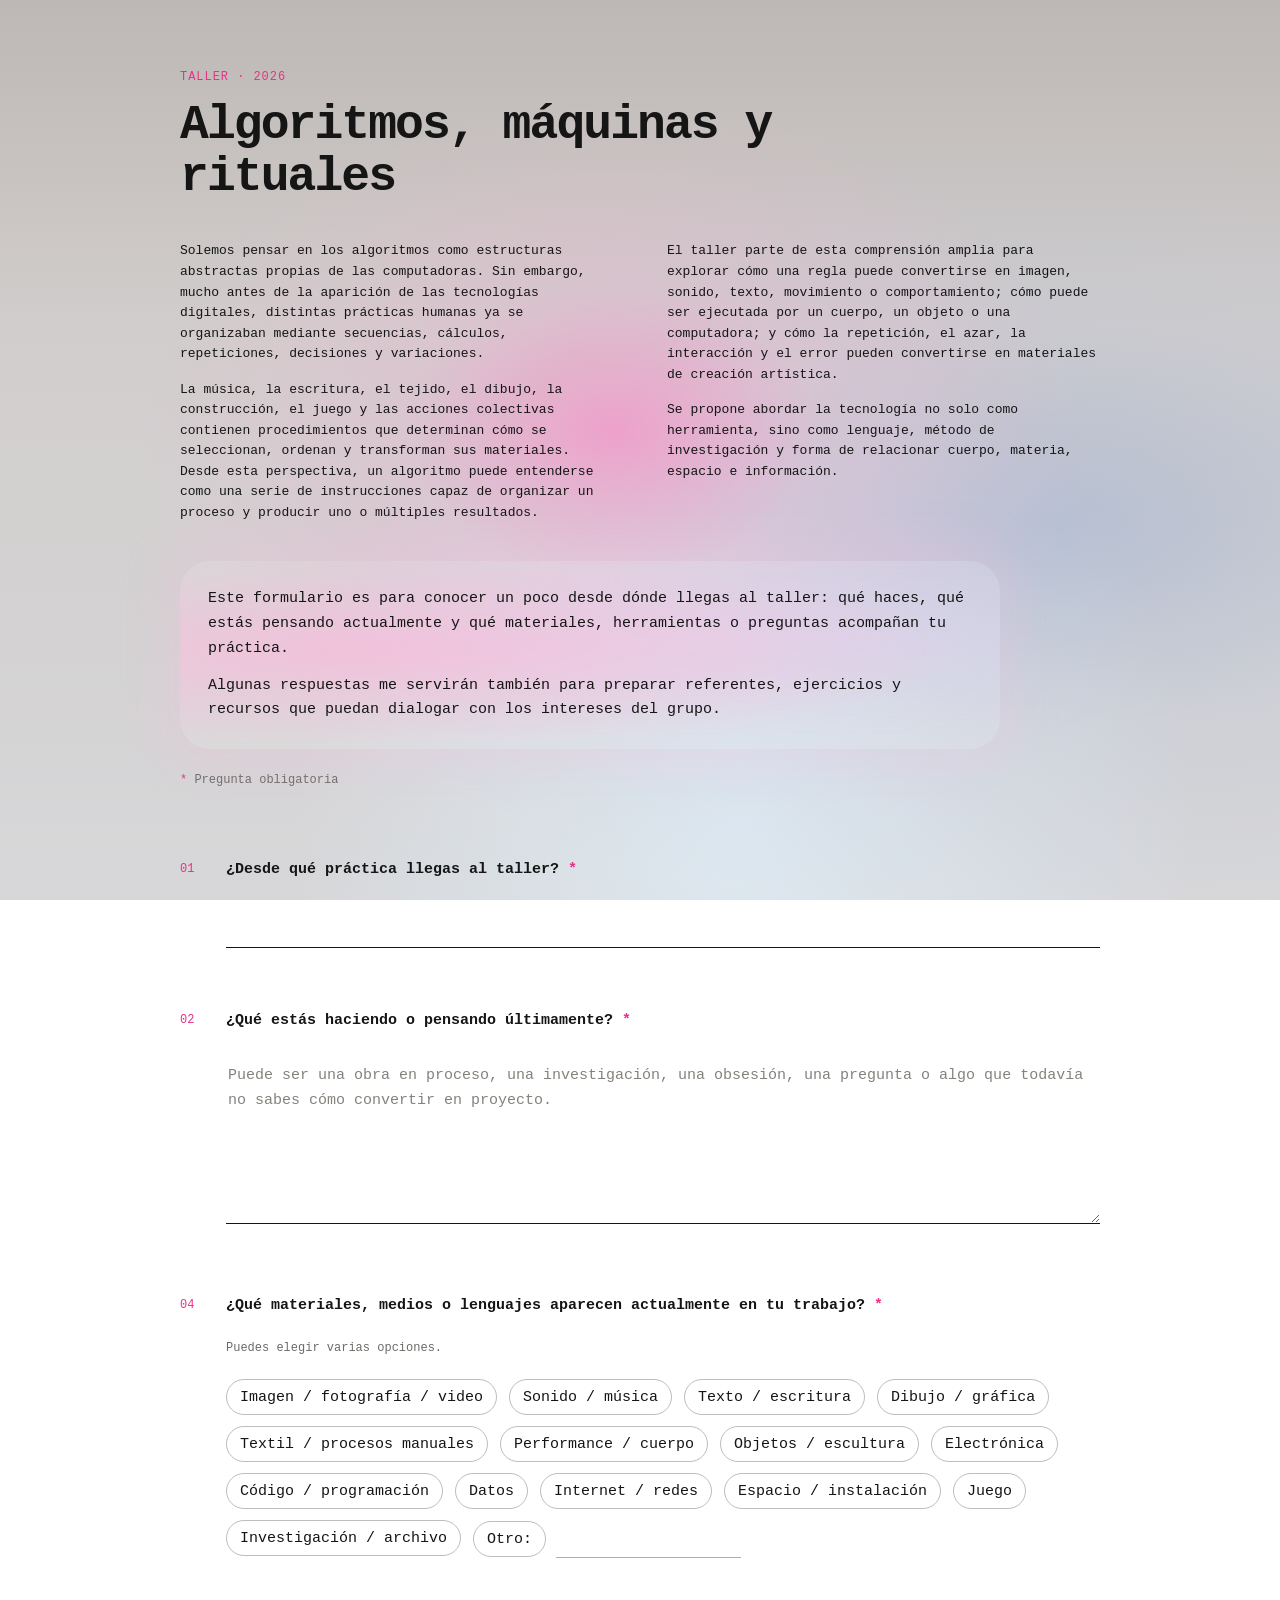
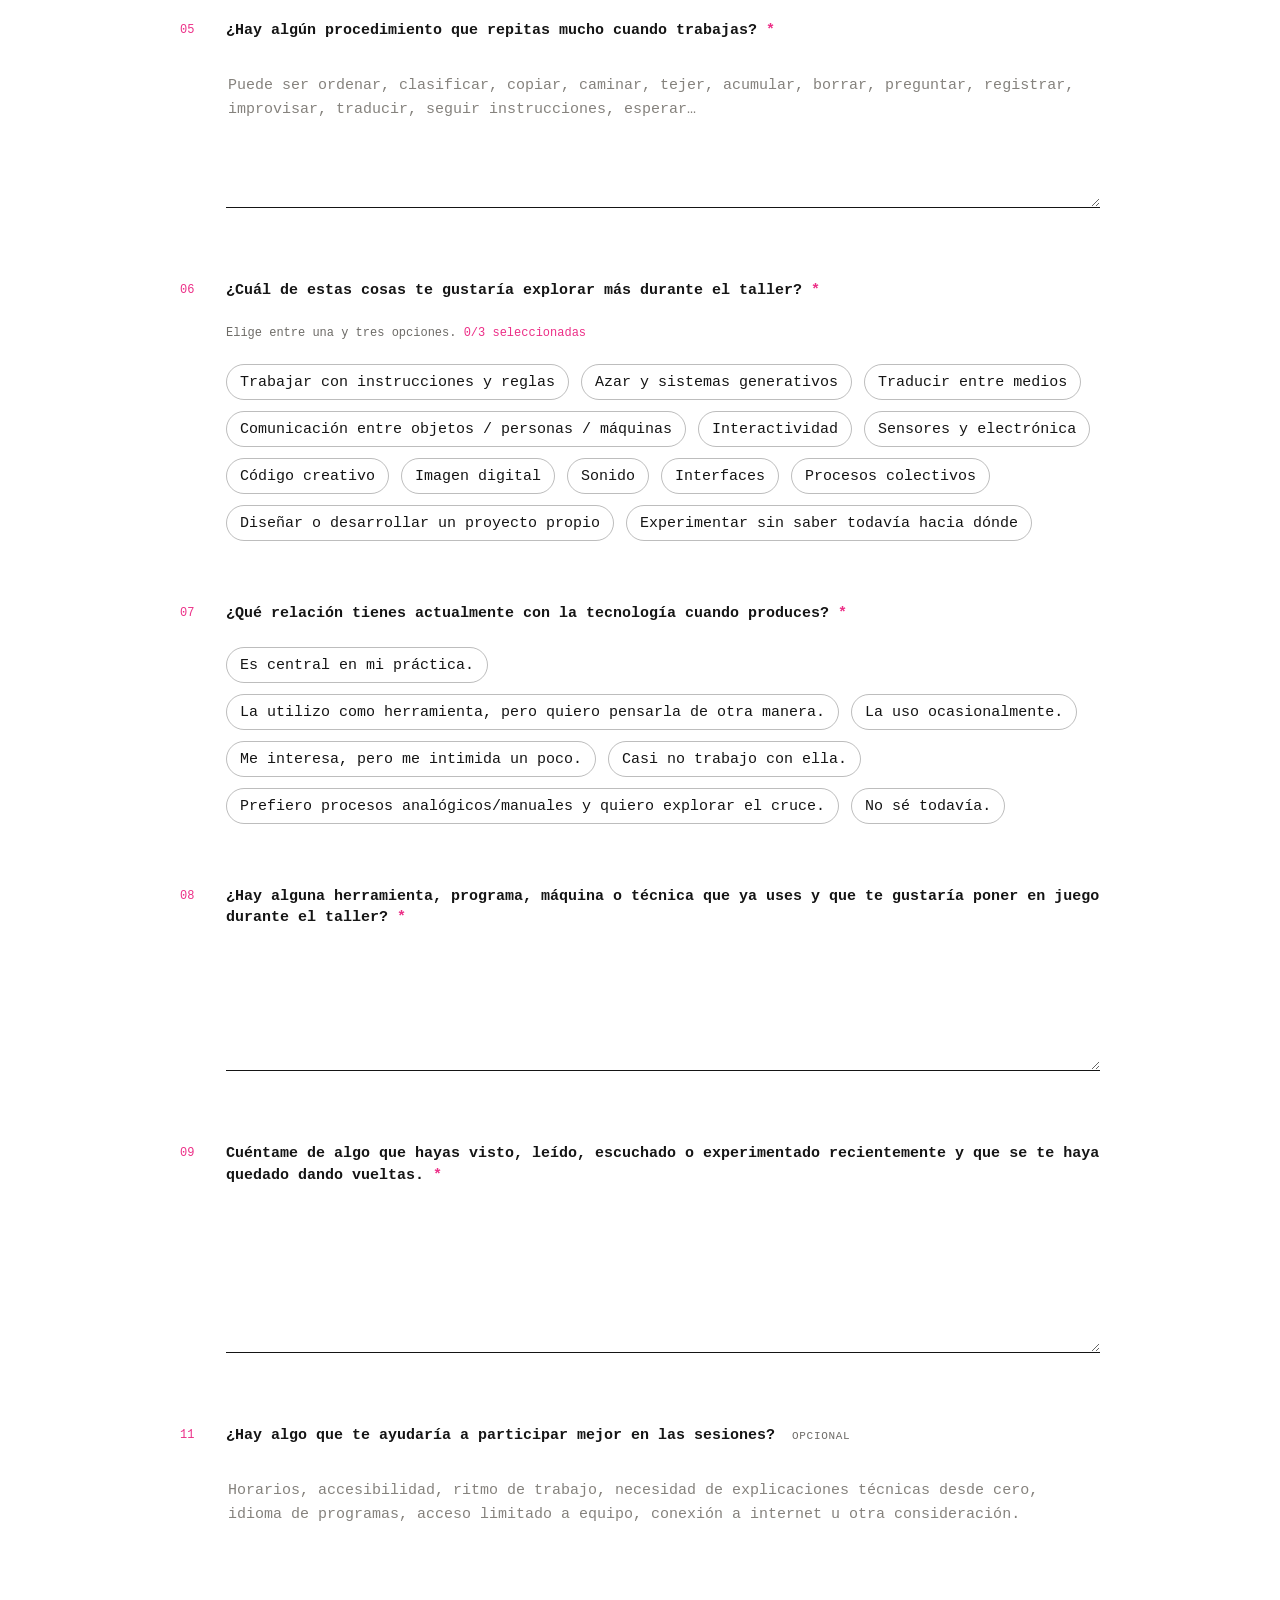
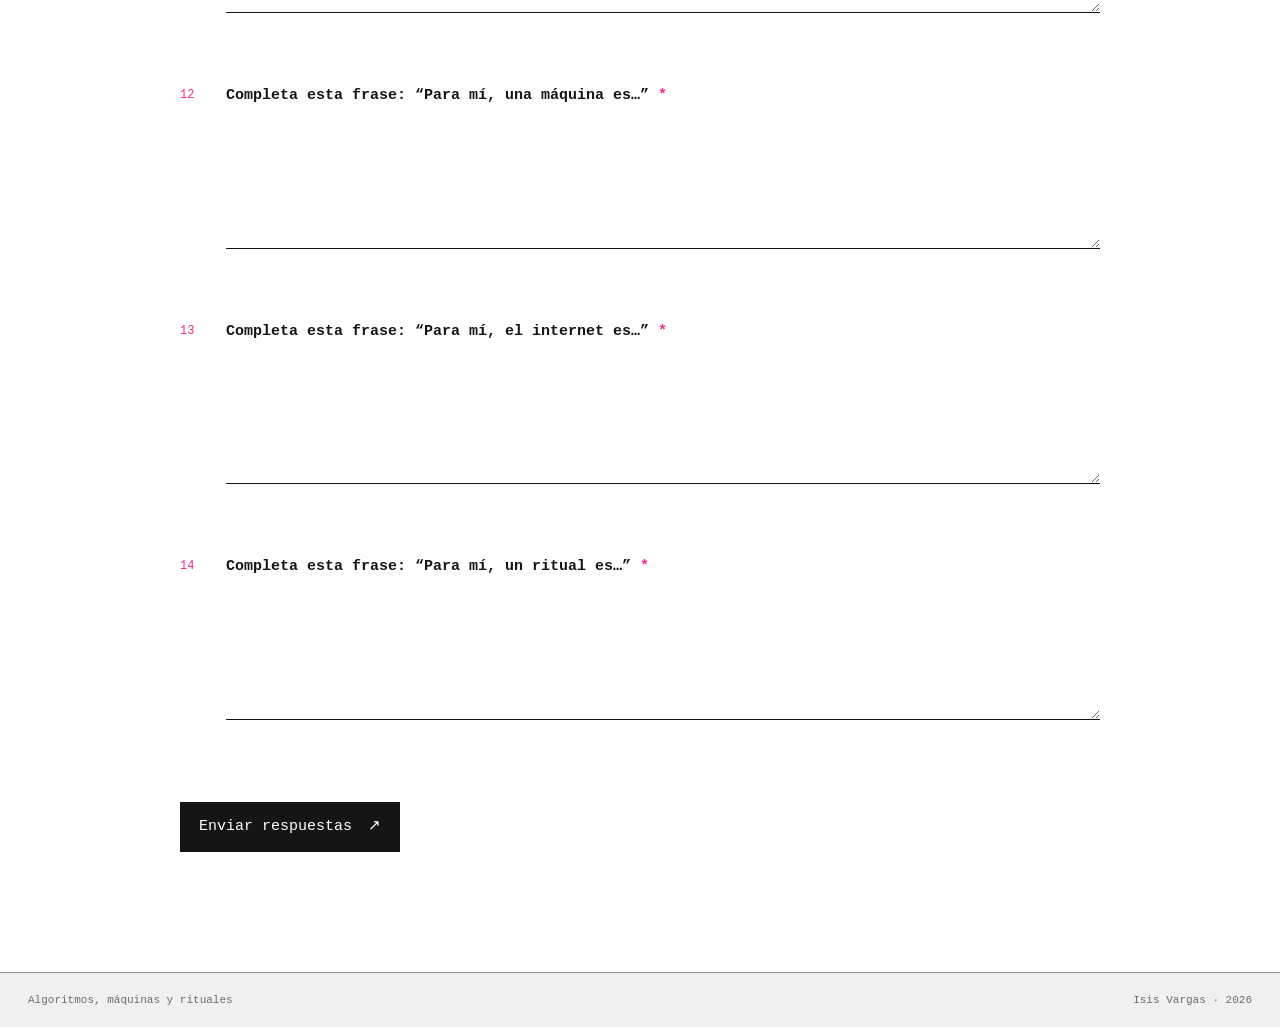
==== formulario-taller-2026.html @ ae925e3a "Actualizar versión del formulario conectado" ====
<!DOCTYPE html>
<html lang="es">
<head>
  <meta charset="UTF-8">
  <meta name="viewport" content="width=device-width, initial-scale=1.0">
  <title>Formulario previo — Algoritmos, máquinas y rituales</title>
  <meta name="robots" content="noindex, nofollow, noarchive">
  <meta name="referrer" content="no-referrer">
  <link rel="icon" href="favicon.ico?v=4" sizes="any">
  <link rel="stylesheet" href="formulario-taller.css?v=20260831-3">
</head>
<body>
  <canvas id="fluid-background" aria-hidden="true"></canvas>
  <main class="form-shell">
    <section class="form-intro" aria-labelledby="form-title">
      <p class="form-kicker">Taller · 2026</p>
      <h1 id="form-title">Algoritmos, máquinas y rituales</h1>
      <div class="form-intro-copy">
        <p>Solemos pensar en los algoritmos como estructuras abstractas propias de las computadoras. Sin embargo, mucho antes de la aparición de las tecnologías digitales, distintas prácticas humanas ya se organizaban mediante secuencias, cálculos, repeticiones, decisiones y variaciones.</p>
        <p>La música, la escritura, el tejido, el dibujo, la construcción, el juego y las acciones colectivas contienen procedimientos que determinan cómo se seleccionan, ordenan y transforman sus materiales. Desde esta perspectiva, un algoritmo puede entenderse como una serie de instrucciones capaz de organizar un proceso y producir uno o múltiples resultados.</p>
        <p>El taller parte de esta comprensión amplia para explorar cómo una regla puede convertirse en imagen, sonido, texto, movimiento o comportamiento; cómo puede ser ejecutada por un cuerpo, un objeto o una computadora; y cómo la repetición, el azar, la interacción y el error pueden convertirse en materiales de creación artística.</p>
        <p>Se propone abordar la tecnología no solo como herramienta, sino como lenguaje, método de investigación y forma de relacionar cuerpo, materia, espacio e información.</p>
      </div>
      <div class="form-purpose">
        <p>Este formulario es para conocer un poco desde dónde llegas al taller: qué haces, qué estás pensando actualmente y qué materiales, herramientas o preguntas acompañan tu práctica.</p>
        <p>Algunas respuestas me servirán también para preparar referentes, ejercicios y recursos que puedan dialogar con los intereses del grupo.</p>
      </div>
      <p class="required-note"><span aria-hidden="true">*</span> Pregunta obligatoria</p>
    </section>

    <form id="taller-form" class="taller-form" novalidate>
      <section class="question" data-question="1">
        <label for="practica"><span class="question-number">01</span><span>¿Desde qué práctica llegas al taller? <b aria-label="obligatoria">*</b></span></label>
        <input id="practica" name="practica" type="text" autocomplete="off" required>
        <p class="field-error" aria-live="polite"></p>
      </section>

      <section class="question" data-question="2">
        <label for="pensando"><span class="question-number">02</span><span>¿Qué estás haciendo o pensando últimamente? <b aria-label="obligatoria">*</b></span></label>
        <textarea id="pensando" name="pensando" rows="6" required placeholder="Puede ser una obra en proceso, una investigación, una obsesión, una pregunta o algo que todavía no sabes cómo convertir en proyecto."></textarea>
        <p class="field-error" aria-live="polite"></p>
      </section>

      <fieldset class="question option-question" data-question="4" data-group="materiales">
        <legend><span class="question-number">04</span><span>¿Qué materiales, medios o lenguajes aparecen actualmente en tu trabajo? <b aria-label="obligatoria">*</b></span></legend>
        <p class="question-help">Puedes elegir varias opciones.</p>
        <div class="options-grid">
          <label class="option"><input type="checkbox" name="materiales" value="Imagen / fotografía / video"><span>Imagen / fotografía / video</span></label>
          <label class="option"><input type="checkbox" name="materiales" value="Sonido / música"><span>Sonido / música</span></label>
          <label class="option"><input type="checkbox" name="materiales" value="Texto / escritura"><span>Texto / escritura</span></label>
          <label class="option"><input type="checkbox" name="materiales" value="Dibujo / gráfica"><span>Dibujo / gráfica</span></label>
          <label class="option"><input type="checkbox" name="materiales" value="Textil / procesos manuales"><span>Textil / procesos manuales</span></label>
          <label class="option"><input type="checkbox" name="materiales" value="Performance / cuerpo"><span>Performance / cuerpo</span></label>
          <label class="option"><input type="checkbox" name="materiales" value="Objetos / escultura"><span>Objetos / escultura</span></label>
          <label class="option"><input type="checkbox" name="materiales" value="Electrónica"><span>Electrónica</span></label>
          <label class="option"><input type="checkbox" name="materiales" value="Código / programación"><span>Código / programación</span></label>
          <label class="option"><input type="checkbox" name="materiales" value="Datos"><span>Datos</span></label>
          <label class="option"><input type="checkbox" name="materiales" value="Internet / redes"><span>Internet / redes</span></label>
          <label class="option"><input type="checkbox" name="materiales" value="Espacio / instalación"><span>Espacio / instalación</span></label>
          <label class="option"><input type="checkbox" name="materiales" value="Juego"><span>Juego</span></label>
          <label class="option"><input type="checkbox" name="materiales" value="Investigación / archivo"><span>Investigación / archivo</span></label>
          <div class="option option-other">
            <label><input id="materiales-otro-check" type="checkbox" name="materiales" value="Otro"><span>Otro:</span></label>
            <input id="materiales-otro" name="materiales_otro" type="text" aria-label="Otro material, medio o lenguaje" disabled>
          </div>
        </div>
        <p class="field-error" aria-live="polite"></p>
      </fieldset>

      <section class="question" data-question="5">
        <label for="procedimiento"><span class="question-number">05</span><span>¿Hay algún procedimiento que repitas mucho cuando trabajas? <b aria-label="obligatoria">*</b></span></label>
        <textarea id="procedimiento" name="procedimiento" rows="5" required placeholder="Puede ser ordenar, clasificar, copiar, caminar, tejer, acumular, borrar, preguntar, registrar, improvisar, traducir, seguir instrucciones, esperar…"></textarea>
        <p class="field-error" aria-live="polite"></p>
      </section>

      <fieldset class="question option-question" data-question="6" data-group="explorar">
        <legend><span class="question-number">06</span><span>¿Cuál de estas cosas te gustaría explorar más durante el taller? <b aria-label="obligatoria">*</b></span></legend>
        <p class="question-help">Elige entre una y tres opciones. <span id="explorar-count">0/3 seleccionadas</span></p>
        <div class="options-list">
          <label class="option"><input type="checkbox" name="explorar" value="Trabajar con instrucciones y reglas"><span>Trabajar con instrucciones y reglas</span></label>
          <label class="option"><input type="checkbox" name="explorar" value="Azar y sistemas generativos"><span>Azar y sistemas generativos</span></label>
          <label class="option"><input type="checkbox" name="explorar" value="Traducir entre medios"><span>Traducir entre medios</span></label>
          <label class="option"><input type="checkbox" name="explorar" value="Comunicación entre objetos / personas / máquinas"><span>Comunicación entre objetos / personas / máquinas</span></label>
          <label class="option"><input type="checkbox" name="explorar" value="Interactividad"><span>Interactividad</span></label>
          <label class="option"><input type="checkbox" name="explorar" value="Sensores y electrónica"><span>Sensores y electrónica</span></label>
          <label class="option"><input type="checkbox" name="explorar" value="Código creativo"><span>Código creativo</span></label>
          <label class="option"><input type="checkbox" name="explorar" value="Imagen digital"><span>Imagen digital</span></label>
          <label class="option"><input type="checkbox" name="explorar" value="Sonido"><span>Sonido</span></label>
          <label class="option"><input type="checkbox" name="explorar" value="Interfaces"><span>Interfaces</span></label>
          <label class="option"><input type="checkbox" name="explorar" value="Procesos colectivos"><span>Procesos colectivos</span></label>
          <label class="option"><input type="checkbox" name="explorar" value="Diseñar o desarrollar un proyecto propio"><span>Diseñar o desarrollar un proyecto propio</span></label>
          <label class="option"><input type="checkbox" name="explorar" value="Experimentar sin saber todavía hacia dónde"><span>Experimentar sin saber todavía hacia dónde</span></label>
        </div>
        <p class="field-error" aria-live="polite"></p>
      </fieldset>

      <fieldset class="question option-question" data-question="7">
        <legend><span class="question-number">07</span><span>¿Qué relación tienes actualmente con la tecnología cuando produces? <b aria-label="obligatoria">*</b></span></legend>
        <div class="options-list radio-list">
          <label class="option"><input type="radio" name="relacion_tecnologia" value="Es central en mi práctica" required><span>Es central en mi práctica.</span></label>
          <label class="option"><input type="radio" name="relacion_tecnologia" value="La utilizo como herramienta, pero quiero pensarla de otra manera"><span>La utilizo como herramienta, pero quiero pensarla de otra manera.</span></label>
          <label class="option"><input type="radio" name="relacion_tecnologia" value="La uso ocasionalmente"><span>La uso ocasionalmente.</span></label>
          <label class="option"><input type="radio" name="relacion_tecnologia" value="Me interesa, pero me intimida un poco"><span>Me interesa, pero me intimida un poco.</span></label>
          <label class="option"><input type="radio" name="relacion_tecnologia" value="Casi no trabajo con ella"><span>Casi no trabajo con ella.</span></label>
          <label class="option"><input type="radio" name="relacion_tecnologia" value="Prefiero procesos analógicos/manuales y quiero explorar el cruce"><span>Prefiero procesos analógicos/manuales y quiero explorar el cruce.</span></label>
          <label class="option"><input type="radio" name="relacion_tecnologia" value="No sé todavía"><span>No sé todavía.</span></label>
        </div>
        <p class="field-error" aria-live="polite"></p>
      </fieldset>

      <section class="question" data-question="8">
        <label for="herramientas"><span class="question-number">08</span><span>¿Hay alguna herramienta, programa, máquina o técnica que ya uses y que te gustaría poner en juego durante el taller? <b aria-label="obligatoria">*</b></span></label>
        <textarea id="herramientas" name="herramientas" rows="4" required></textarea>
        <p class="field-error" aria-live="polite"></p>
      </section>

      <section class="question" data-question="9">
        <label for="referente"><span class="question-number">09</span><span>Cuéntame de algo que hayas visto, leído, escuchado o experimentado recientemente y que se te haya quedado dando vueltas. <b aria-label="obligatoria">*</b></span></label>
        <textarea id="referente" name="referente" rows="5" required></textarea>
        <p class="field-error" aria-live="polite"></p>
      </section>

      <section class="question optional-question" data-question="11">
        <label for="participacion"><span class="question-number">11</span><span>¿Hay algo que te ayudaría a participar mejor en las sesiones? <em>Opcional</em></span></label>
        <textarea id="participacion" name="participacion" rows="5" placeholder="Horarios, accesibilidad, ritmo de trabajo, necesidad de explicaciones técnicas desde cero, idioma de programas, acceso limitado a equipo, conexión a internet u otra consideración."></textarea>
        <p class="field-error" aria-live="polite"></p>
      </section>

      <section class="question" data-question="12">
        <label for="maquina"><span class="question-number">12</span><span>Completa esta frase: “Para mí, una máquina es…” <b aria-label="obligatoria">*</b></span></label>
        <textarea id="maquina" name="maquina" rows="4" required></textarea>
        <p class="field-error" aria-live="polite"></p>
      </section>

      <section class="question" data-question="13">
        <label for="internet"><span class="question-number">13</span><span>Completa esta frase: “Para mí, el internet es…” <b aria-label="obligatoria">*</b></span></label>
        <textarea id="internet" name="internet" rows="4" required></textarea>
        <p class="field-error" aria-live="polite"></p>
      </section>

      <section class="question" data-question="14">
        <label for="ritual"><span class="question-number">14</span><span>Completa esta frase: “Para mí, un ritual es…” <b aria-label="obligatoria">*</b></span></label>
        <textarea id="ritual" name="ritual" rows="4" required></textarea>
        <p class="field-error" aria-live="polite"></p>
      </section>

      <div class="form-submit-area">
        <p id="form-error-summary" class="form-error-summary" role="alert" hidden>Revisa las preguntas señaladas antes de enviar.</p>
        <button id="submit-button" type="submit">Enviar respuestas <span aria-hidden="true">↗</span></button>
        <p id="form-status" class="form-status" role="status" aria-live="polite"></p>
      </div>
    </form>

    <section id="form-success" class="form-success" hidden tabindex="-1">
      <span class="success-symbol" aria-hidden="true">●</span>
      <h2>Tu respuesta fue registrada.</h2>
      <p>Gracias. La información servirá para preparar las sesiones y los recursos del taller.</p>
    </section>
  </main>

  <footer class="form-footer"><span>Algoritmos, máquinas y rituales</span><span>Isis Vargas · 2026</span></footer>
  <script src="formulario-taller.js?v=20260831-4"></script>
</body>
</html>
---- formulario-taller.css ----
:root {
  --ink: #151515;
  --paper: #d7d3d2;
  --panel: rgba(255, 255, 255, .38);
  --muted: #6d6b67;
  --line: #cbc8c1;
  --soft-line: #e5e2db;
  --pink: #ec2f87;
  --pink-soft: #ffe3ef;
  --error: #b42318;
  --mono: "Courier New", Courier, monospace;
}

* { box-sizing: border-box; }

html { scroll-behavior: smooth; }

body {
  margin: 0;
  overflow-x: hidden;
  color: var(--ink);
  background:
    radial-gradient(ellipse at 48% 48%, rgba(255, 135, 197, .64) 0%, rgba(241, 180, 210, .3) 22%, transparent 50%),
    radial-gradient(ellipse at 82% 58%, rgba(126, 157, 211, .34) 0%, rgba(175, 191, 220, .18) 28%, transparent 54%),
    radial-gradient(ellipse at 58% 91%, rgba(224, 239, 250, .74) 0%, transparent 43%),
    linear-gradient(180deg, #bdb8b5 0%, #d1cdcc 36%, #d7d7d9 100%);
  background-attachment: fixed;
  font-family: var(--mono);
  font-size: 15px;
  line-height: 1.65;
}

#fluid-background {
  position: fixed;
  inset: 0;
  z-index: 0;
  width: 100%;
  height: 100%;
  pointer-events: none;
  opacity: .72;
  filter: blur(30px) saturate(.96);
  mix-blend-mode: normal;
}

.form-shell, .form-footer { position: relative; z-index: 1; }

button, input, textarea { font: inherit; }

.form-shell {
  width: min(100% - 36px, 920px);
  margin: 0 auto;
  padding: clamp(34px, 6vw, 68px) 0 90px;
}

.form-intro { margin-bottom: 56px; }
.form-kicker { margin: 0 0 12px; color: var(--pink); font-size: 12px; letter-spacing: .08em; text-transform: uppercase; }
.form-intro h1 { max-width: 750px; margin: 0 0 38px; font-size: clamp(27px, 5vw, 48px); line-height: 1.08; letter-spacing: -.04em; }
.form-intro-copy {
  max-width: none;
  columns: 2;
  column-gap: clamp(28px, 5vw, 54px);
  font-size: 13px;
  line-height: 1.58;
}
.form-intro-copy p { margin: 0 0 15px; break-inside: avoid; }

.form-purpose {
  position: relative;
  max-width: 820px;
  margin-top: 38px;
  padding: 26px 28px;
  border: 0;
  border-radius: 30px;
  background:
    radial-gradient(ellipse at 22% 48%, rgba(255, 181, 219, .62), transparent 68%),
    radial-gradient(ellipse at 82% 36%, rgba(224, 211, 242, .4), transparent 64%),
    rgba(255, 237, 246, .14);
  box-shadow: 0 0 44px 18px rgba(255, 184, 220, .18);
  backdrop-filter: blur(7px);
  -webkit-backdrop-filter: blur(7px);
}

.form-purpose p { margin: 0 0 12px; }
.form-purpose p:last-child { margin-bottom: 0; }
.required-note { margin: 22px 0 0; color: var(--muted); font-size: 12px; }
.required-note span, .question b { color: var(--pink); }

.taller-form { display: flex; flex-direction: column; gap: 30px; }

.question {
  margin: 0;
  min-width: 0;
  padding: 12px 0 20px;
  border: 0;
  background: transparent;
  box-shadow: none;
}

.question:focus-within { border: 0; }
.question.has-error { border: 0; }

.question > label,
.question legend {
  width: 100%;
  display: grid;
  grid-template-columns: 30px minmax(0, 1fr);
  align-items: flex-start;
  gap: 16px;
  margin: 0 0 22px;
  padding: 0;
  font-weight: 700;
  line-height: 1.45;
}

.question legend { float: left; }
.question legend + * { clear: both; }

.question-number { color: var(--pink); font-size: 12px; font-weight: 400; padding-top: 2px; }
.question em { margin-left: 8px; color: var(--muted); font-size: 11px; font-style: normal; font-weight: 400; text-transform: uppercase; letter-spacing: .06em; }
.question-help { margin: -10px 0 20px 46px; color: var(--muted); font-size: 12px; }
#explorar-count { color: var(--pink); }

input[type="text"], textarea {
  width: calc(100% - 46px);
  margin-left: 46px;
  padding: 10px 2px;
  border: 0;
  border-bottom: 1px solid var(--ink);
  border-radius: 0;
  color: var(--ink);
  background: transparent;
  outline: none;
}

textarea { min-height: 92px; resize: vertical; }
textarea::placeholder, input::placeholder { color: #85827d; opacity: 1; }
input[type="text"]:focus, textarea:focus { border-bottom-color: var(--pink); box-shadow: 0 1px 0 var(--pink); }

.options-grid {
  display: flex;
  flex-wrap: wrap;
  align-items: flex-start;
  gap: 11px 12px;
  margin-left: 46px;
}

.options-list { display: flex; flex-wrap: wrap; gap: 11px 12px; margin-left: 46px; }
.option { position: relative; display: inline-block; width: auto; cursor: pointer; line-height: 1.4; }
.option input[type="checkbox"], .option input[type="radio"] { position: absolute; opacity: 0; pointer-events: none; }

.option > span,
.option-other label > span {
  position: relative;
  z-index: 0;
  display: inline-block;
  min-height: 0;
  padding: 7px 13px 6px;
  border: 1px solid rgba(21, 21, 21, .28);
  border-radius: 999px;
  background: transparent;
  transition: border-color .35s ease, background .45s ease, box-shadow .65s ease, color .28s ease, transform .35s ease;
}

.option > span:hover,
.option-other label > span:hover { border-color: rgba(21, 21, 21, .55); }
.option input:checked + span,
.option-other label input:checked + span {
  border-color: transparent;
  background:
    radial-gradient(ellipse at 48% 52%, rgba(183, 211, 255, .7) 0%, rgba(112, 157, 231, .38) 48%, transparent 78%);
  box-shadow:
    0 0 16px 7px rgba(91, 139, 223, .2),
    0 0 34px 14px rgba(171, 205, 255, .15),
    inset 0 0 17px rgba(229, 241, 255, .58);
  transform: translateY(-1px);
}
.option input:focus-visible + span { outline: 1px dashed var(--pink); outline-offset: 4px; }
.option input:disabled + span { color: #aaa7a1; cursor: not-allowed; }

.option-other { display: flex; align-items: center; gap: 10px; }
.option-other label { display: block; cursor: pointer; white-space: nowrap; }
.option-other input[type="text"] { width: 100%; margin: 0; padding: 8px 2px; }
.option-other input[type="text"]:disabled { opacity: .35; }

.field-error { min-height: 1.2em; margin: 12px 0 0 46px; color: var(--error); font-size: 12px; }
.field-error:empty { min-height: 0; margin-top: 0; }

.form-submit-area { padding: 22px 0 0; }
.form-error-summary { margin: 0 0 18px; color: var(--error); }

#submit-button {
  min-width: 220px;
  padding: 12px 18px;
  border: 1px solid var(--ink);
  color: #fff;
  background: var(--ink);
  cursor: pointer;
  text-align: left;
}

#submit-button span { float: right; }
#submit-button:hover, #submit-button:focus-visible { border-color: var(--pink); background: var(--pink); outline: none; }
#submit-button:disabled { opacity: .55; cursor: wait; }
.form-status { min-height: 1.5em; margin: 12px 0 0; color: var(--muted); font-size: 12px; }

.form-success {
  margin-top: 30px;
  padding: clamp(36px, 7vw, 70px);
  border: 1px solid var(--ink);
  background: var(--panel);
}

.success-symbol { color: var(--pink); }
.form-success h2 { margin: 18px 0 12px; font-size: clamp(24px, 4vw, 38px); line-height: 1.15; }
.form-success p { max-width: 620px; margin: 0; }

.form-footer {
  display: flex;
  justify-content: space-between;
  gap: 20px;
  padding: 18px 28px;
  border-top: 1px solid rgba(21, 21, 21, .42);
  background: rgba(225, 223, 225, .46);
  color: var(--muted);
  font-size: 11px;
}

@media (max-width: 660px) {
  .form-shell { width: min(100% - 24px, 920px); padding-top: 34px; }
  .form-intro h1 { margin-bottom: 28px; }
  .form-intro-copy { columns: 1; }
  .form-purpose { padding: 22px 20px; border-radius: 24px; }
  .question { padding: 10px 4px 18px; }
  .question > label, .question legend { grid-template-columns: 24px minmax(0, 1fr); gap: 10px; }
  .question-help, .options-grid, .options-list, input[type="text"], textarea, .field-error { margin-left: 34px; }
  input[type="text"], textarea { width: calc(100% - 34px); }
  .option-other { width: 100%; flex-wrap: wrap; }
  .form-footer { flex-direction: column; padding: 18px; }
}

@media (prefers-reduced-motion: reduce) {
  html { scroll-behavior: auto; }
  #fluid-background { display: none; }
  .option > span, .option-other label > span { transition: none; }
}
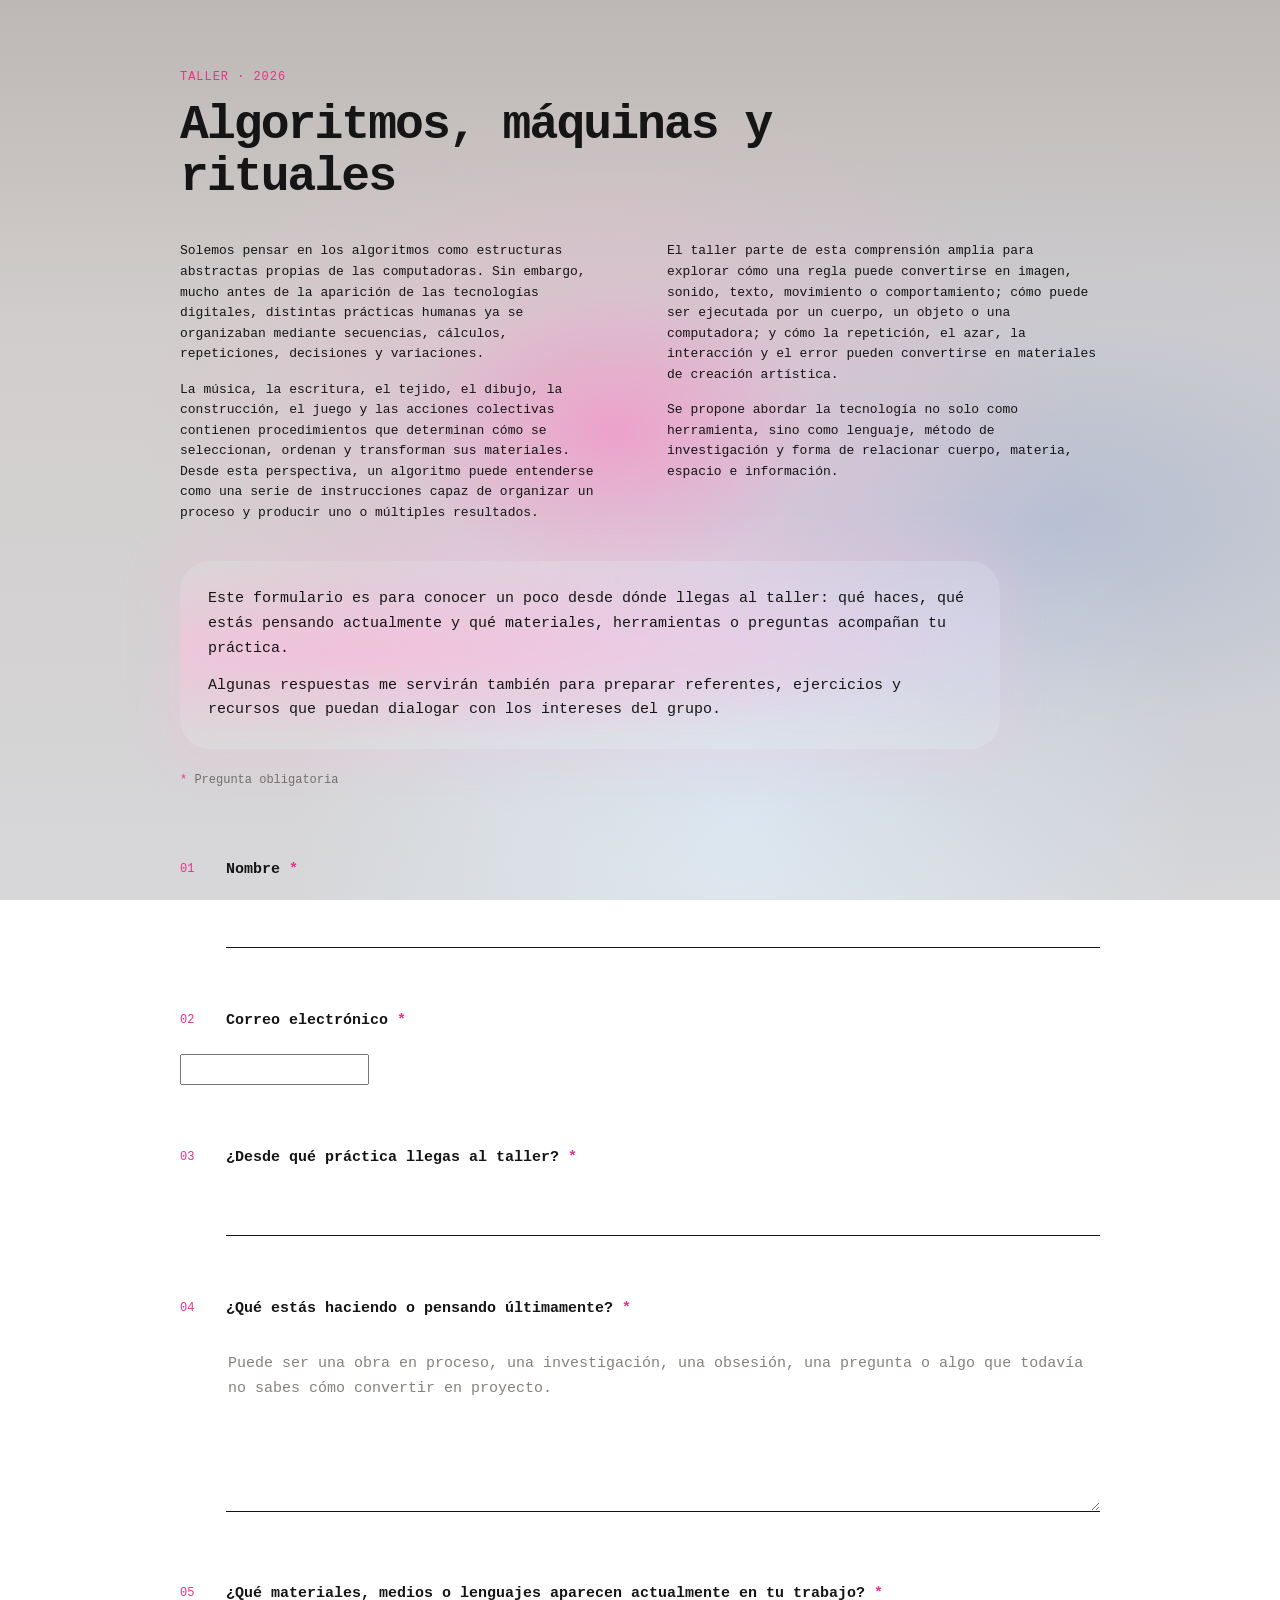
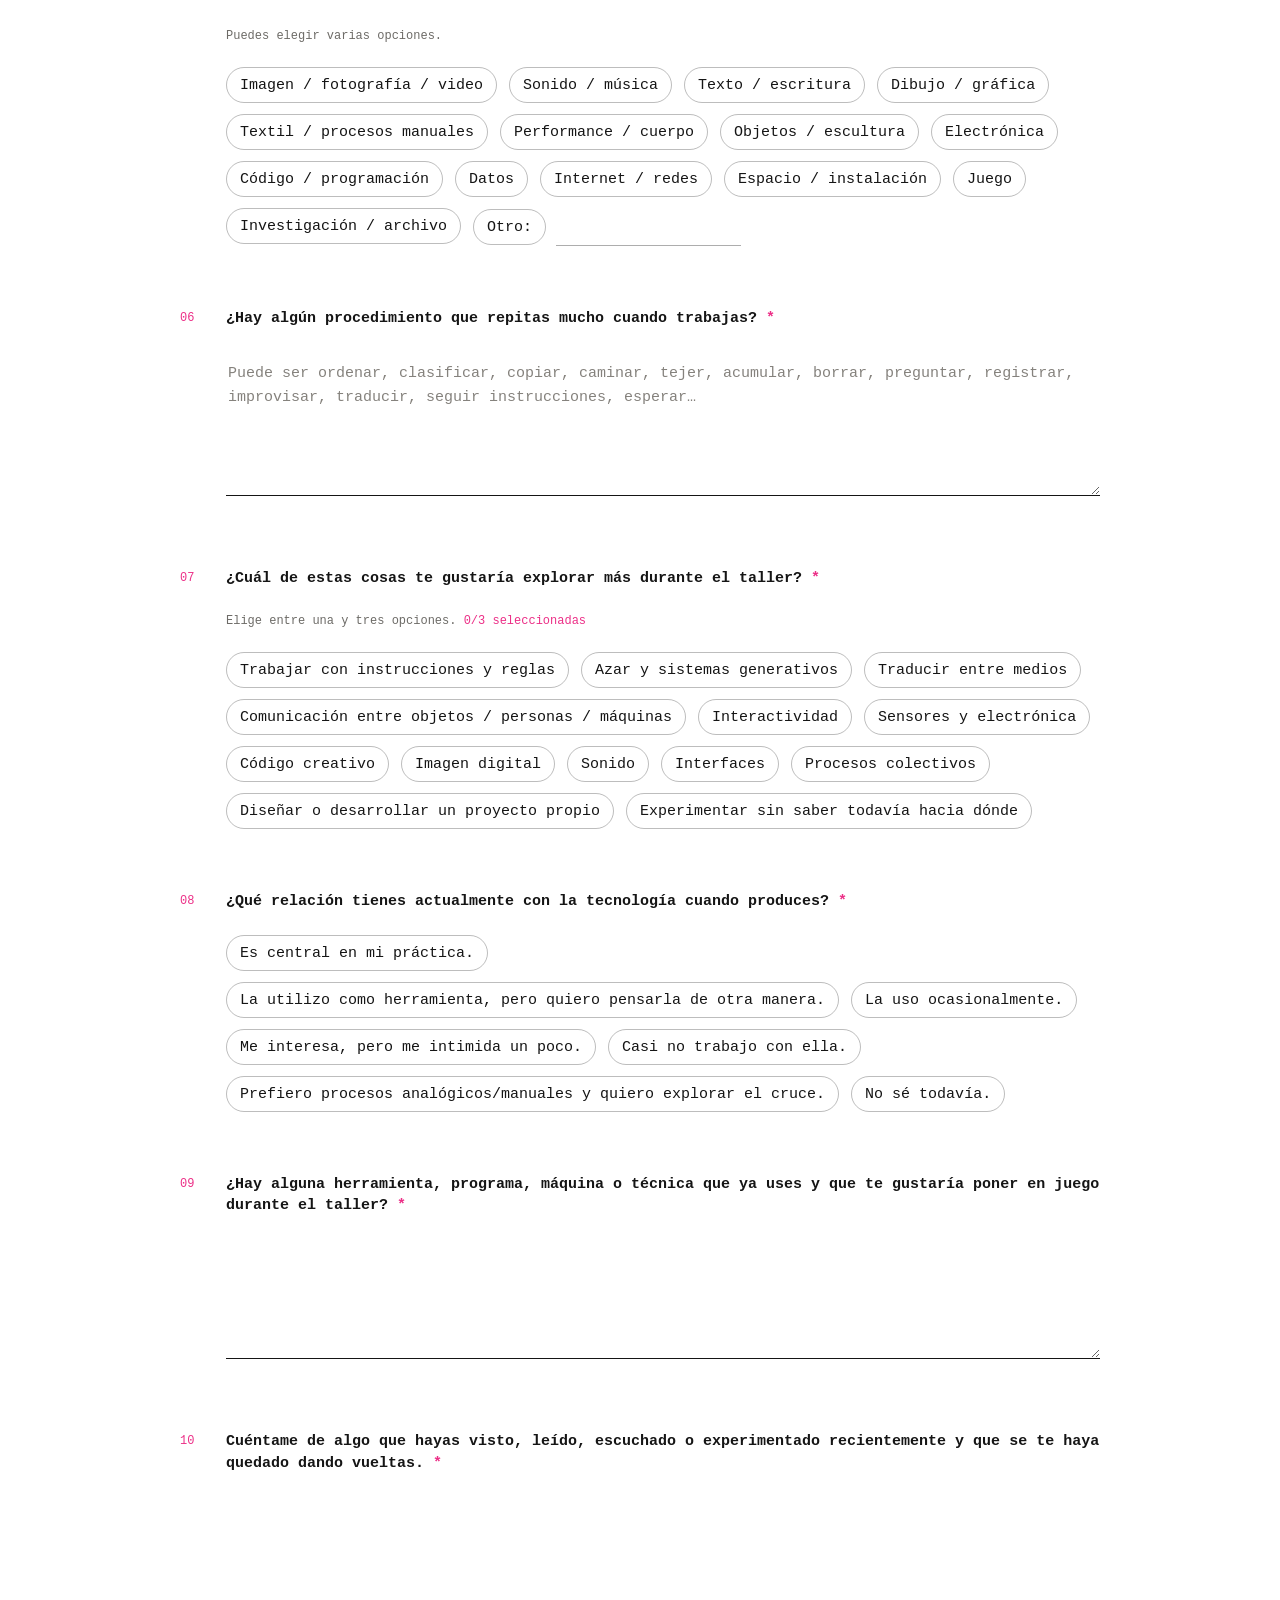
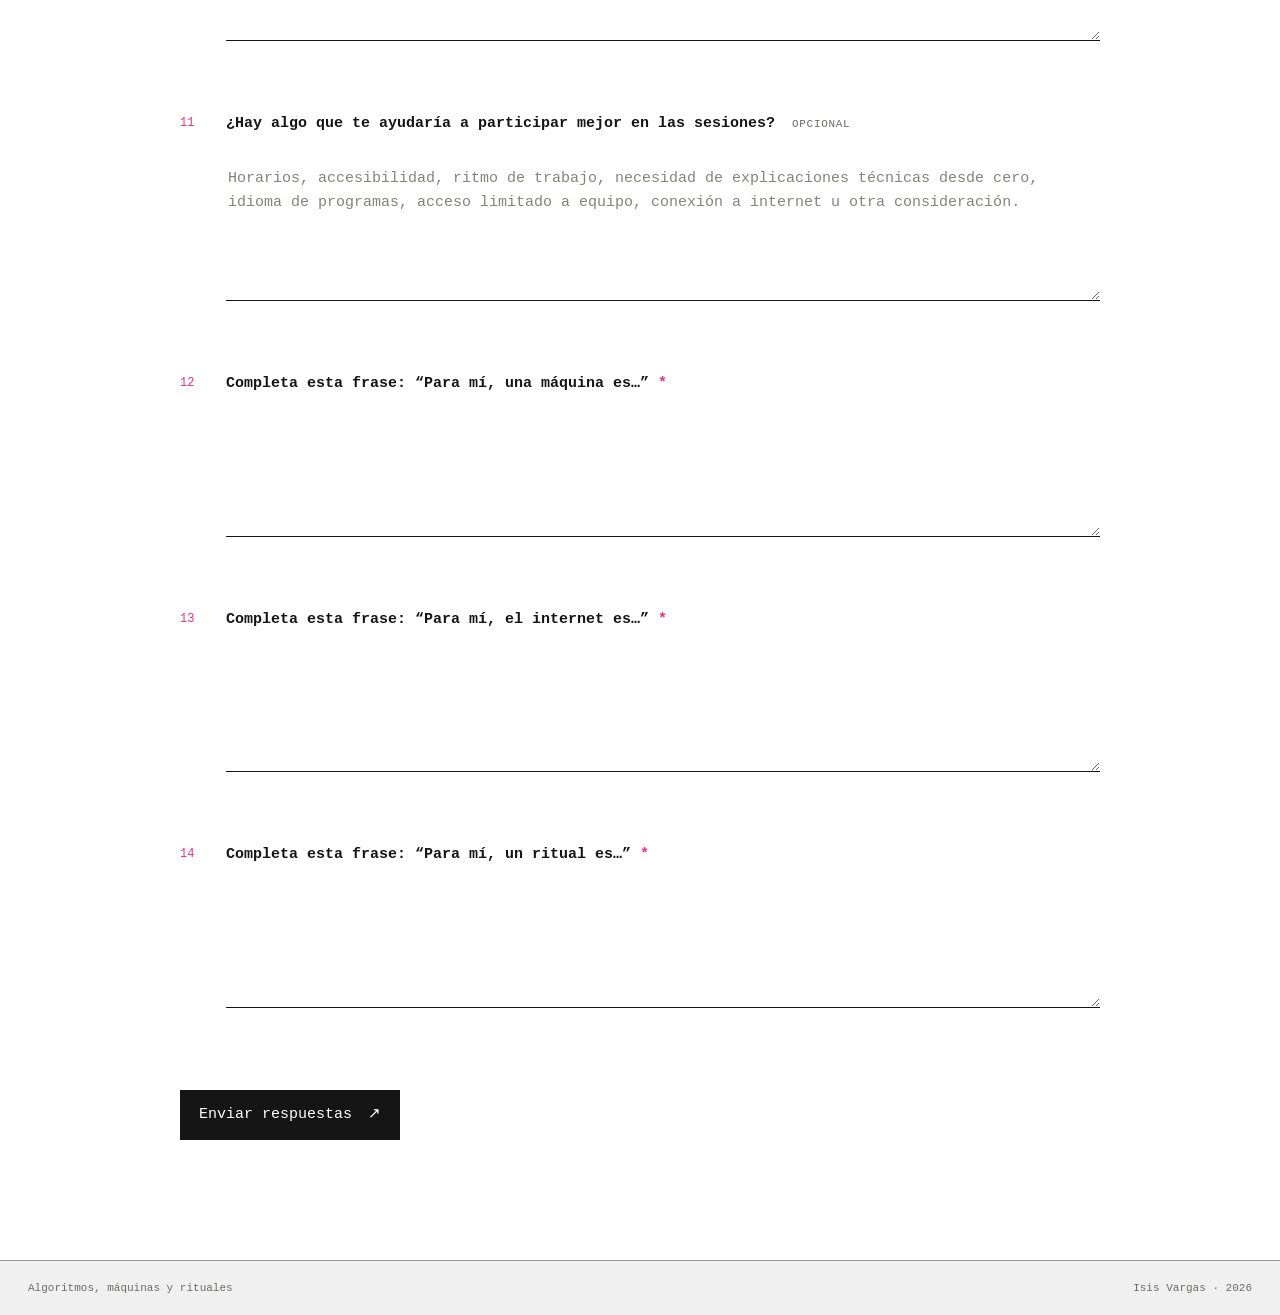
==== commit b0dc9006: "Agregar nombre y correo al formulario" ====
--- a/formulario-taller-2026.html
+++ b/formulario-taller-2026.html
@@ -7,7 +7,7 @@
   <meta name="robots" content="noindex, nofollow, noarchive">
   <meta name="referrer" content="no-referrer">
   <link rel="icon" href="favicon.ico?v=4" sizes="any">
-  <link rel="stylesheet" href="formulario-taller.css?v=20260831-3">
+  <link rel="stylesheet" href="formulario-taller.css?v=20260831-5">
 </head>
 <body>
   <canvas id="fluid-background" aria-hidden="true"></canvas>
@@ -30,19 +30,31 @@
 
     <form id="taller-form" class="taller-form" novalidate>
       <section class="question" data-question="1">
-        <label for="practica"><span class="question-number">01</span><span>¿Desde qué práctica llegas al taller? <b aria-label="obligatoria">*</b></span></label>
+        <label for="nombre"><span class="question-number">01</span><span>Nombre <b aria-label="obligatoria">*</b></span></label>
+        <input id="nombre" name="nombre" type="text" autocomplete="name" required>
+        <p class="field-error" aria-live="polite"></p>
+      </section>
+
+      <section class="question" data-question="2">
+        <label for="correo"><span class="question-number">02</span><span>Correo electrónico <b aria-label="obligatoria">*</b></span></label>
+        <input id="correo" name="correo" type="email" autocomplete="email" inputmode="email" required>
+        <p class="field-error" aria-live="polite"></p>
+      </section>
+
+      <section class="question" data-question="3">
+        <label for="practica"><span class="question-number">03</span><span>¿Desde qué práctica llegas al taller? <b aria-label="obligatoria">*</b></span></label>
         <input id="practica" name="practica" type="text" autocomplete="off" required>
         <p class="field-error" aria-live="polite"></p>
       </section>
 
-      <section class="question" data-question="2">
-        <label for="pensando"><span class="question-number">02</span><span>¿Qué estás haciendo o pensando últimamente? <b aria-label="obligatoria">*</b></span></label>
+      <section class="question" data-question="4">
+        <label for="pensando"><span class="question-number">04</span><span>¿Qué estás haciendo o pensando últimamente? <b aria-label="obligatoria">*</b></span></label>
         <textarea id="pensando" name="pensando" rows="6" required placeholder="Puede ser una obra en proceso, una investigación, una obsesión, una pregunta o algo que todavía no sabes cómo convertir en proyecto."></textarea>
         <p class="field-error" aria-live="polite"></p>
       </section>
 
-      <fieldset class="question option-question" data-question="4" data-group="materiales">
-        <legend><span class="question-number">04</span><span>¿Qué materiales, medios o lenguajes aparecen actualmente en tu trabajo? <b aria-label="obligatoria">*</b></span></legend>
+      <fieldset class="question option-question" data-question="5" data-group="materiales">
+        <legend><span class="question-number">05</span><span>¿Qué materiales, medios o lenguajes aparecen actualmente en tu trabajo? <b aria-label="obligatoria">*</b></span></legend>
         <p class="question-help">Puedes elegir varias opciones.</p>
         <div class="options-grid">
           <label class="option"><input type="checkbox" name="materiales" value="Imagen / fotografía / video"><span>Imagen / fotografía / video</span></label>
@@ -67,14 +79,14 @@
         <p class="field-error" aria-live="polite"></p>
       </fieldset>
 
-      <section class="question" data-question="5">
-        <label for="procedimiento"><span class="question-number">05</span><span>¿Hay algún procedimiento que repitas mucho cuando trabajas? <b aria-label="obligatoria">*</b></span></label>
+      <section class="question" data-question="6">
+        <label for="procedimiento"><span class="question-number">06</span><span>¿Hay algún procedimiento que repitas mucho cuando trabajas? <b aria-label="obligatoria">*</b></span></label>
         <textarea id="procedimiento" name="procedimiento" rows="5" required placeholder="Puede ser ordenar, clasificar, copiar, caminar, tejer, acumular, borrar, preguntar, registrar, improvisar, traducir, seguir instrucciones, esperar…"></textarea>
         <p class="field-error" aria-live="polite"></p>
       </section>
 
-      <fieldset class="question option-question" data-question="6" data-group="explorar">
-        <legend><span class="question-number">06</span><span>¿Cuál de estas cosas te gustaría explorar más durante el taller? <b aria-label="obligatoria">*</b></span></legend>
+      <fieldset class="question option-question" data-question="7" data-group="explorar">
+        <legend><span class="question-number">07</span><span>¿Cuál de estas cosas te gustaría explorar más durante el taller? <b aria-label="obligatoria">*</b></span></legend>
         <p class="question-help">Elige entre una y tres opciones. <span id="explorar-count">0/3 seleccionadas</span></p>
         <div class="options-list">
           <label class="option"><input type="checkbox" name="explorar" value="Trabajar con instrucciones y reglas"><span>Trabajar con instrucciones y reglas</span></label>
@@ -94,8 +106,8 @@
         <p class="field-error" aria-live="polite"></p>
       </fieldset>
 
-      <fieldset class="question option-question" data-question="7">
-        <legend><span class="question-number">07</span><span>¿Qué relación tienes actualmente con la tecnología cuando produces? <b aria-label="obligatoria">*</b></span></legend>
+      <fieldset class="question option-question" data-question="8">
+        <legend><span class="question-number">08</span><span>¿Qué relación tienes actualmente con la tecnología cuando produces? <b aria-label="obligatoria">*</b></span></legend>
         <div class="options-list radio-list">
           <label class="option"><input type="radio" name="relacion_tecnologia" value="Es central en mi práctica" required><span>Es central en mi práctica.</span></label>
           <label class="option"><input type="radio" name="relacion_tecnologia" value="La utilizo como herramienta, pero quiero pensarla de otra manera"><span>La utilizo como herramienta, pero quiero pensarla de otra manera.</span></label>
@@ -108,14 +120,14 @@
         <p class="field-error" aria-live="polite"></p>
       </fieldset>
 
-      <section class="question" data-question="8">
-        <label for="herramientas"><span class="question-number">08</span><span>¿Hay alguna herramienta, programa, máquina o técnica que ya uses y que te gustaría poner en juego durante el taller? <b aria-label="obligatoria">*</b></span></label>
+      <section class="question" data-question="9">
+        <label for="herramientas"><span class="question-number">09</span><span>¿Hay alguna herramienta, programa, máquina o técnica que ya uses y que te gustaría poner en juego durante el taller? <b aria-label="obligatoria">*</b></span></label>
         <textarea id="herramientas" name="herramientas" rows="4" required></textarea>
         <p class="field-error" aria-live="polite"></p>
       </section>
 
-      <section class="question" data-question="9">
-        <label for="referente"><span class="question-number">09</span><span>Cuéntame de algo que hayas visto, leído, escuchado o experimentado recientemente y que se te haya quedado dando vueltas. <b aria-label="obligatoria">*</b></span></label>
+      <section class="question" data-question="10">
+        <label for="referente"><span class="question-number">10</span><span>Cuéntame de algo que hayas visto, leído, escuchado o experimentado recientemente y que se te haya quedado dando vueltas. <b aria-label="obligatoria">*</b></span></label>
         <textarea id="referente" name="referente" rows="5" required></textarea>
         <p class="field-error" aria-live="polite"></p>
       </section>
@@ -159,6 +171,6 @@
   </main>
 
   <footer class="form-footer"><span>Algoritmos, máquinas y rituales</span><span>Isis Vargas · 2026</span></footer>
-  <script src="formulario-taller.js?v=20260831-4"></script>
+  <script src="formulario-taller.js?v=20260831-5"></script>
 </body>
 </html>
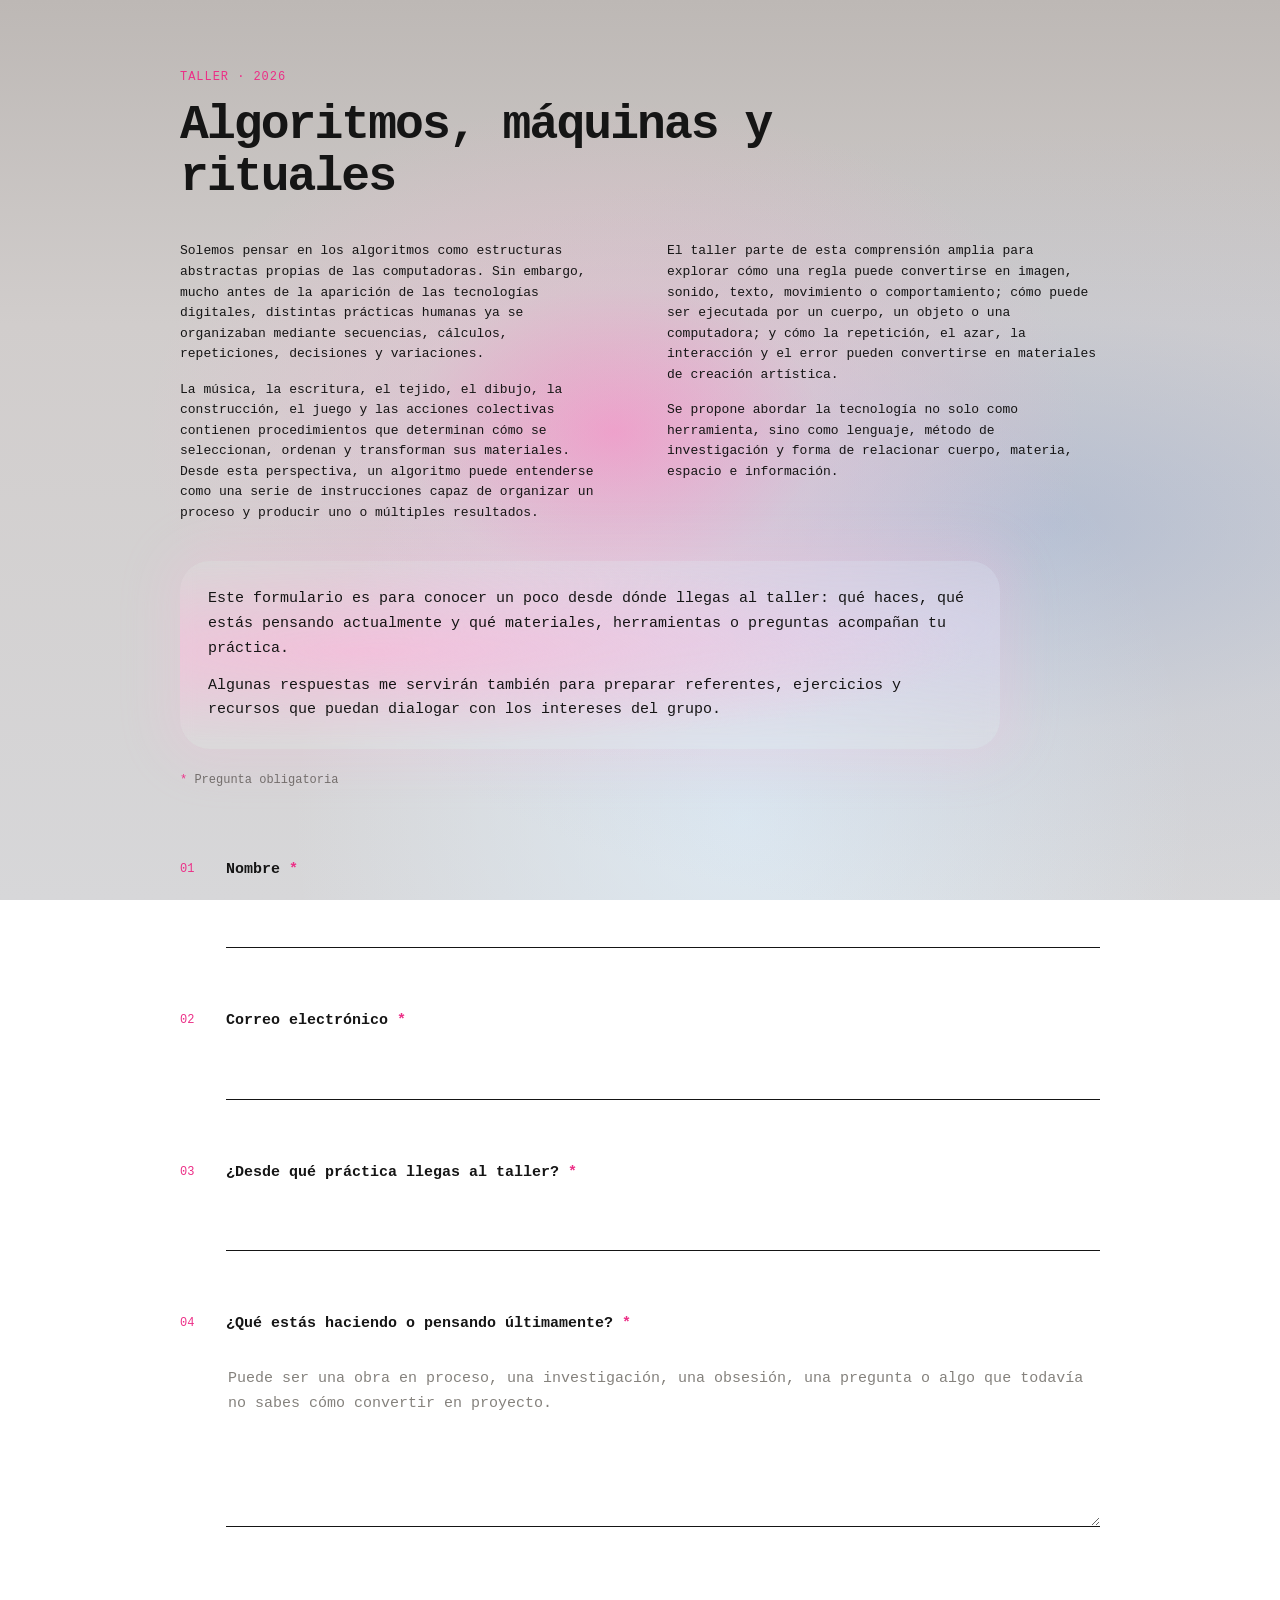
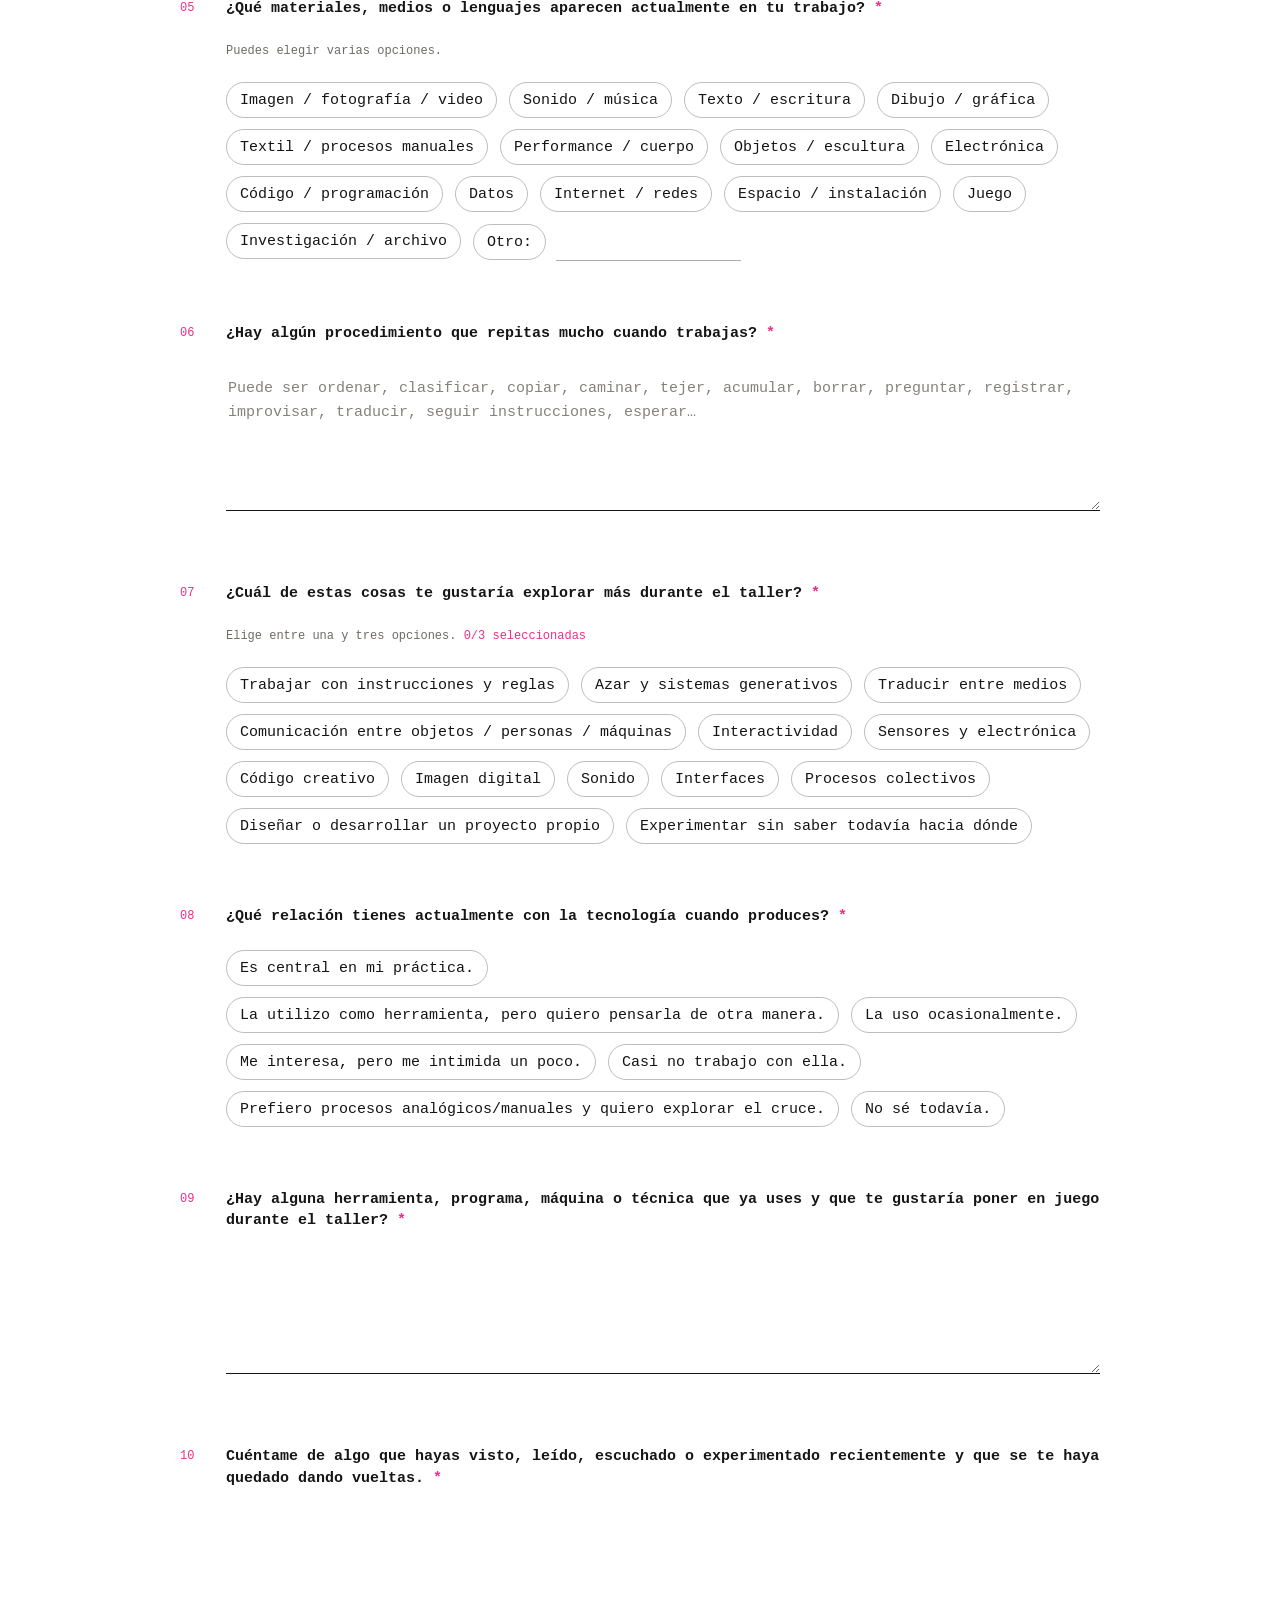
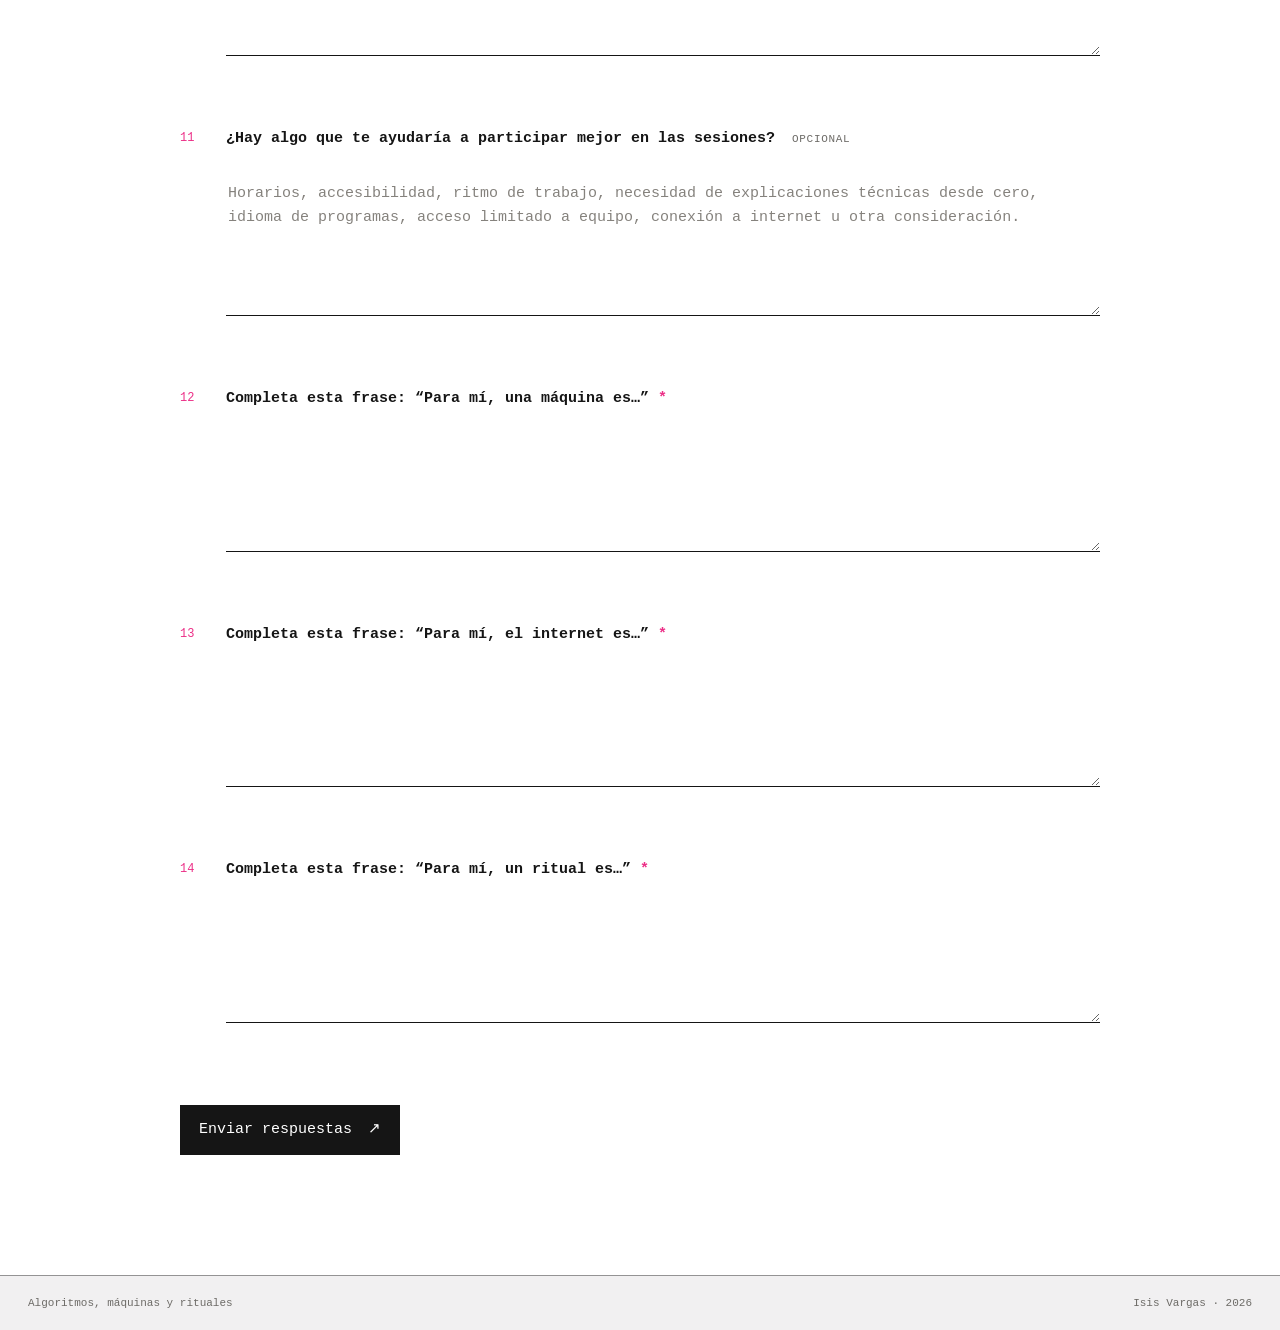
==== commit b692870f: "Usar página independiente de confirmación" ====
--- a/formulario-taller-2026.html
+++ b/formulario-taller-2026.html
@@ -163,14 +163,9 @@
       </div>
     </form>
 
-    <section id="form-success" class="form-success" hidden tabindex="-1">
-      <span class="success-symbol" aria-hidden="true">●</span>
-      <h2>Tu respuesta fue registrada.</h2>
-      <p>Gracias. La información servirá para preparar las sesiones y los recursos del taller.</p>
-    </section>
   </main>
 
   <footer class="form-footer"><span>Algoritmos, máquinas y rituales</span><span>Isis Vargas · 2026</span></footer>
-  <script src="formulario-taller.js?v=20260831-5"></script>
+  <script src="formulario-taller.js?v=20260831-6"></script>
 </body>
 </html>
--- a/formulario-taller.css
+++ b/formulario-taller.css
@@ -120,7 +120,7 @@
 .question-help { margin: -10px 0 20px 46px; color: var(--muted); font-size: 12px; }
 #explorar-count { color: var(--pink); }
 
-input[type="text"], textarea {
+input[type="text"], input[type="email"], textarea {
   width: calc(100% - 46px);
   margin-left: 46px;
   padding: 10px 2px;
@@ -134,7 +134,7 @@
 
 textarea { min-height: 92px; resize: vertical; }
 textarea::placeholder, input::placeholder { color: #85827d; opacity: 1; }
-input[type="text"]:focus, textarea:focus { border-bottom-color: var(--pink); box-shadow: 0 1px 0 var(--pink); }
+input[type="text"]:focus, input[type="email"]:focus, textarea:focus { border-bottom-color: var(--pink); box-shadow: 0 1px 0 var(--pink); }
 
 .options-grid {
   display: flex;
@@ -232,8 +232,8 @@
   .form-purpose { padding: 22px 20px; border-radius: 24px; }
   .question { padding: 10px 4px 18px; }
   .question > label, .question legend { grid-template-columns: 24px minmax(0, 1fr); gap: 10px; }
-  .question-help, .options-grid, .options-list, input[type="text"], textarea, .field-error { margin-left: 34px; }
-  input[type="text"], textarea { width: calc(100% - 34px); }
+  .question-help, .options-grid, .options-list, input[type="text"], input[type="email"], textarea, .field-error { margin-left: 34px; }
+  input[type="text"], input[type="email"], textarea { width: calc(100% - 34px); }
   .option-other { width: 100%; flex-wrap: wrap; }
   .form-footer { flex-direction: column; padding: 18px; }
 }
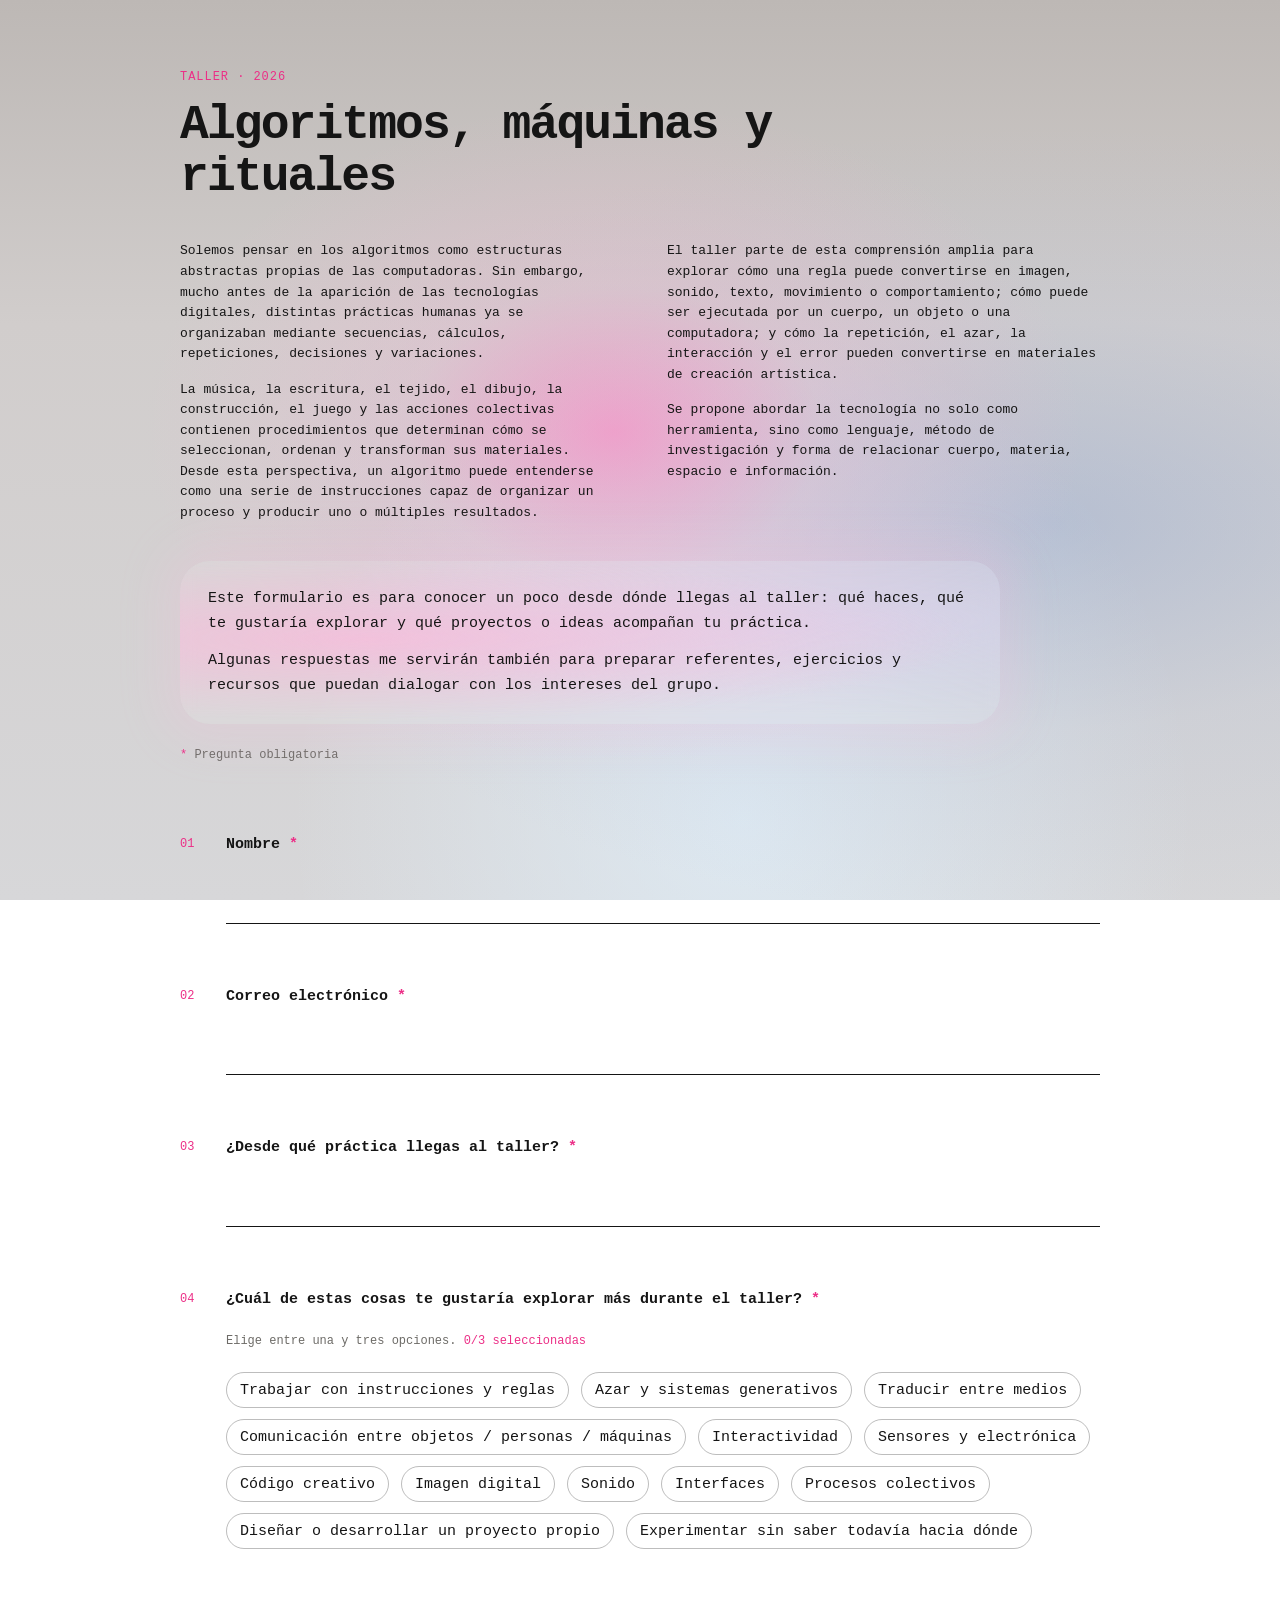
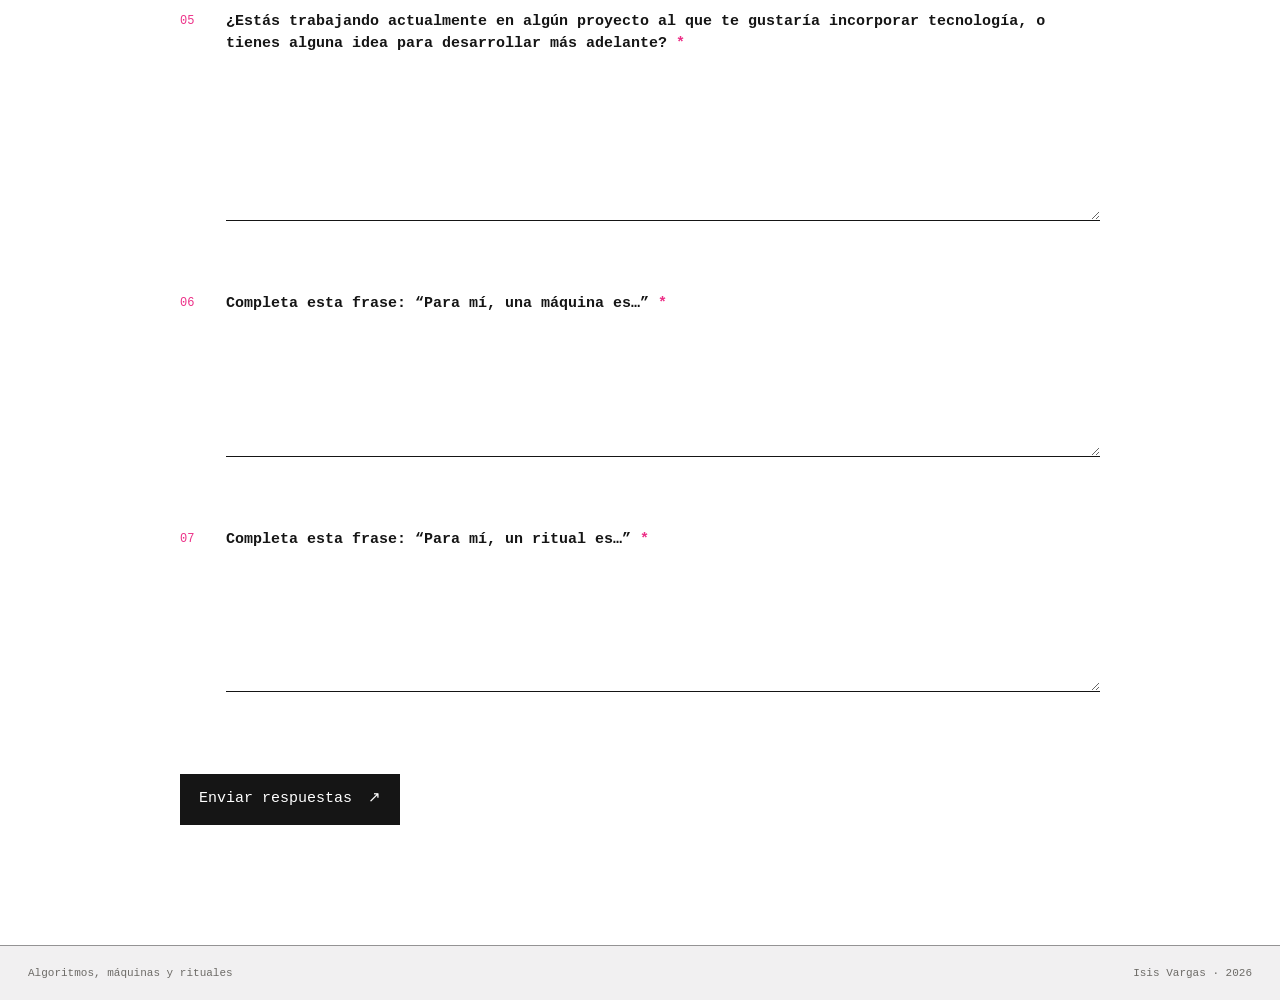
==== commit 9527e6be: "Simplificar preguntas del formulario" ====
--- a/formulario-taller-2026.html
+++ b/formulario-taller-2026.html
@@ -7,7 +7,7 @@
   <meta name="robots" content="noindex, nofollow, noarchive">
   <meta name="referrer" content="no-referrer">
   <link rel="icon" href="favicon.ico?v=4" sizes="any">
-  <link rel="stylesheet" href="formulario-taller.css?v=20260831-5">
+  <link rel="stylesheet" href="formulario-taller.css?v=20260903-1">
 </head>
 <body>
   <canvas id="fluid-background" aria-hidden="true"></canvas>
@@ -22,7 +22,7 @@
         <p>Se propone abordar la tecnología no solo como herramienta, sino como lenguaje, método de investigación y forma de relacionar cuerpo, materia, espacio e información.</p>
       </div>
       <div class="form-purpose">
-        <p>Este formulario es para conocer un poco desde dónde llegas al taller: qué haces, qué estás pensando actualmente y qué materiales, herramientas o preguntas acompañan tu práctica.</p>
+        <p>Este formulario es para conocer un poco desde dónde llegas al taller: qué haces, qué te gustaría explorar y qué proyectos o ideas acompañan tu práctica.</p>
         <p>Algunas respuestas me servirán también para preparar referentes, ejercicios y recursos que puedan dialogar con los intereses del grupo.</p>
       </div>
       <p class="required-note"><span aria-hidden="true">*</span> Pregunta obligatoria</p>
@@ -47,46 +47,8 @@
         <p class="field-error" aria-live="polite"></p>
       </section>
 
-      <section class="question" data-question="4">
-        <label for="pensando"><span class="question-number">04</span><span>¿Qué estás haciendo o pensando últimamente? <b aria-label="obligatoria">*</b></span></label>
-        <textarea id="pensando" name="pensando" rows="6" required placeholder="Puede ser una obra en proceso, una investigación, una obsesión, una pregunta o algo que todavía no sabes cómo convertir en proyecto."></textarea>
-        <p class="field-error" aria-live="polite"></p>
-      </section>
-
-      <fieldset class="question option-question" data-question="5" data-group="materiales">
-        <legend><span class="question-number">05</span><span>¿Qué materiales, medios o lenguajes aparecen actualmente en tu trabajo? <b aria-label="obligatoria">*</b></span></legend>
-        <p class="question-help">Puedes elegir varias opciones.</p>
-        <div class="options-grid">
-          <label class="option"><input type="checkbox" name="materiales" value="Imagen / fotografía / video"><span>Imagen / fotografía / video</span></label>
-          <label class="option"><input type="checkbox" name="materiales" value="Sonido / música"><span>Sonido / música</span></label>
-          <label class="option"><input type="checkbox" name="materiales" value="Texto / escritura"><span>Texto / escritura</span></label>
-          <label class="option"><input type="checkbox" name="materiales" value="Dibujo / gráfica"><span>Dibujo / gráfica</span></label>
-          <label class="option"><input type="checkbox" name="materiales" value="Textil / procesos manuales"><span>Textil / procesos manuales</span></label>
-          <label class="option"><input type="checkbox" name="materiales" value="Performance / cuerpo"><span>Performance / cuerpo</span></label>
-          <label class="option"><input type="checkbox" name="materiales" value="Objetos / escultura"><span>Objetos / escultura</span></label>
-          <label class="option"><input type="checkbox" name="materiales" value="Electrónica"><span>Electrónica</span></label>
-          <label class="option"><input type="checkbox" name="materiales" value="Código / programación"><span>Código / programación</span></label>
-          <label class="option"><input type="checkbox" name="materiales" value="Datos"><span>Datos</span></label>
-          <label class="option"><input type="checkbox" name="materiales" value="Internet / redes"><span>Internet / redes</span></label>
-          <label class="option"><input type="checkbox" name="materiales" value="Espacio / instalación"><span>Espacio / instalación</span></label>
-          <label class="option"><input type="checkbox" name="materiales" value="Juego"><span>Juego</span></label>
-          <label class="option"><input type="checkbox" name="materiales" value="Investigación / archivo"><span>Investigación / archivo</span></label>
-          <div class="option option-other">
-            <label><input id="materiales-otro-check" type="checkbox" name="materiales" value="Otro"><span>Otro:</span></label>
-            <input id="materiales-otro" name="materiales_otro" type="text" aria-label="Otro material, medio o lenguaje" disabled>
-          </div>
-        </div>
-        <p class="field-error" aria-live="polite"></p>
-      </fieldset>
-
-      <section class="question" data-question="6">
-        <label for="procedimiento"><span class="question-number">06</span><span>¿Hay algún procedimiento que repitas mucho cuando trabajas? <b aria-label="obligatoria">*</b></span></label>
-        <textarea id="procedimiento" name="procedimiento" rows="5" required placeholder="Puede ser ordenar, clasificar, copiar, caminar, tejer, acumular, borrar, preguntar, registrar, improvisar, traducir, seguir instrucciones, esperar…"></textarea>
-        <p class="field-error" aria-live="polite"></p>
-      </section>
-
-      <fieldset class="question option-question" data-question="7" data-group="explorar">
-        <legend><span class="question-number">07</span><span>¿Cuál de estas cosas te gustaría explorar más durante el taller? <b aria-label="obligatoria">*</b></span></legend>
+      <fieldset class="question option-question" data-question="4" data-group="explorar">
+        <legend><span class="question-number">04</span><span>¿Cuál de estas cosas te gustaría explorar más durante el taller? <b aria-label="obligatoria">*</b></span></legend>
         <p class="question-help">Elige entre una y tres opciones. <span id="explorar-count">0/3 seleccionadas</span></p>
         <div class="options-list">
           <label class="option"><input type="checkbox" name="explorar" value="Trabajar con instrucciones y reglas"><span>Trabajar con instrucciones y reglas</span></label>
@@ -106,52 +68,20 @@
         <p class="field-error" aria-live="polite"></p>
       </fieldset>
 
-      <fieldset class="question option-question" data-question="8">
-        <legend><span class="question-number">08</span><span>¿Qué relación tienes actualmente con la tecnología cuando produces? <b aria-label="obligatoria">*</b></span></legend>
-        <div class="options-list radio-list">
-          <label class="option"><input type="radio" name="relacion_tecnologia" value="Es central en mi práctica" required><span>Es central en mi práctica.</span></label>
-          <label class="option"><input type="radio" name="relacion_tecnologia" value="La utilizo como herramienta, pero quiero pensarla de otra manera"><span>La utilizo como herramienta, pero quiero pensarla de otra manera.</span></label>
-          <label class="option"><input type="radio" name="relacion_tecnologia" value="La uso ocasionalmente"><span>La uso ocasionalmente.</span></label>
-          <label class="option"><input type="radio" name="relacion_tecnologia" value="Me interesa, pero me intimida un poco"><span>Me interesa, pero me intimida un poco.</span></label>
-          <label class="option"><input type="radio" name="relacion_tecnologia" value="Casi no trabajo con ella"><span>Casi no trabajo con ella.</span></label>
-          <label class="option"><input type="radio" name="relacion_tecnologia" value="Prefiero procesos analógicos/manuales y quiero explorar el cruce"><span>Prefiero procesos analógicos/manuales y quiero explorar el cruce.</span></label>
-          <label class="option"><input type="radio" name="relacion_tecnologia" value="No sé todavía"><span>No sé todavía.</span></label>
-        </div>
-        <p class="field-error" aria-live="polite"></p>
-      </fieldset>
-
-      <section class="question" data-question="9">
-        <label for="herramientas"><span class="question-number">09</span><span>¿Hay alguna herramienta, programa, máquina o técnica que ya uses y que te gustaría poner en juego durante el taller? <b aria-label="obligatoria">*</b></span></label>
-        <textarea id="herramientas" name="herramientas" rows="4" required></textarea>
+      <section class="question" data-question="5">
+        <label for="proyecto-tecnologia"><span class="question-number">05</span><span>¿Estás trabajando actualmente en algún proyecto al que te gustaría incorporar tecnología, o tienes alguna idea para desarrollar más adelante? <b aria-label="obligatoria">*</b></span></label>
+        <textarea id="proyecto-tecnologia" name="proyecto_tecnologia" rows="5" required></textarea>
         <p class="field-error" aria-live="polite"></p>
       </section>
 
-      <section class="question" data-question="10">
-        <label for="referente"><span class="question-number">10</span><span>Cuéntame de algo que hayas visto, leído, escuchado o experimentado recientemente y que se te haya quedado dando vueltas. <b aria-label="obligatoria">*</b></span></label>
-        <textarea id="referente" name="referente" rows="5" required></textarea>
-        <p class="field-error" aria-live="polite"></p>
-      </section>
-
-      <section class="question optional-question" data-question="11">
-        <label for="participacion"><span class="question-number">11</span><span>¿Hay algo que te ayudaría a participar mejor en las sesiones? <em>Opcional</em></span></label>
-        <textarea id="participacion" name="participacion" rows="5" placeholder="Horarios, accesibilidad, ritmo de trabajo, necesidad de explicaciones técnicas desde cero, idioma de programas, acceso limitado a equipo, conexión a internet u otra consideración."></textarea>
-        <p class="field-error" aria-live="polite"></p>
-      </section>
-
-      <section class="question" data-question="12">
-        <label for="maquina"><span class="question-number">12</span><span>Completa esta frase: “Para mí, una máquina es…” <b aria-label="obligatoria">*</b></span></label>
+      <section class="question" data-question="6">
+        <label for="maquina"><span class="question-number">06</span><span>Completa esta frase: “Para mí, una máquina es…” <b aria-label="obligatoria">*</b></span></label>
         <textarea id="maquina" name="maquina" rows="4" required></textarea>
         <p class="field-error" aria-live="polite"></p>
       </section>
 
-      <section class="question" data-question="13">
-        <label for="internet"><span class="question-number">13</span><span>Completa esta frase: “Para mí, el internet es…” <b aria-label="obligatoria">*</b></span></label>
-        <textarea id="internet" name="internet" rows="4" required></textarea>
-        <p class="field-error" aria-live="polite"></p>
-      </section>
-
-      <section class="question" data-question="14">
-        <label for="ritual"><span class="question-number">14</span><span>Completa esta frase: “Para mí, un ritual es…” <b aria-label="obligatoria">*</b></span></label>
+      <section class="question" data-question="7">
+        <label for="ritual"><span class="question-number">07</span><span>Completa esta frase: “Para mí, un ritual es…” <b aria-label="obligatoria">*</b></span></label>
         <textarea id="ritual" name="ritual" rows="4" required></textarea>
         <p class="field-error" aria-live="polite"></p>
       </section>
@@ -166,6 +96,6 @@
   </main>
 
   <footer class="form-footer"><span>Algoritmos, máquinas y rituales</span><span>Isis Vargas · 2026</span></footer>
-  <script src="formulario-taller.js?v=20260831-6"></script>
+  <script src="formulario-taller.js?v=20260903-1"></script>
 </body>
 </html>
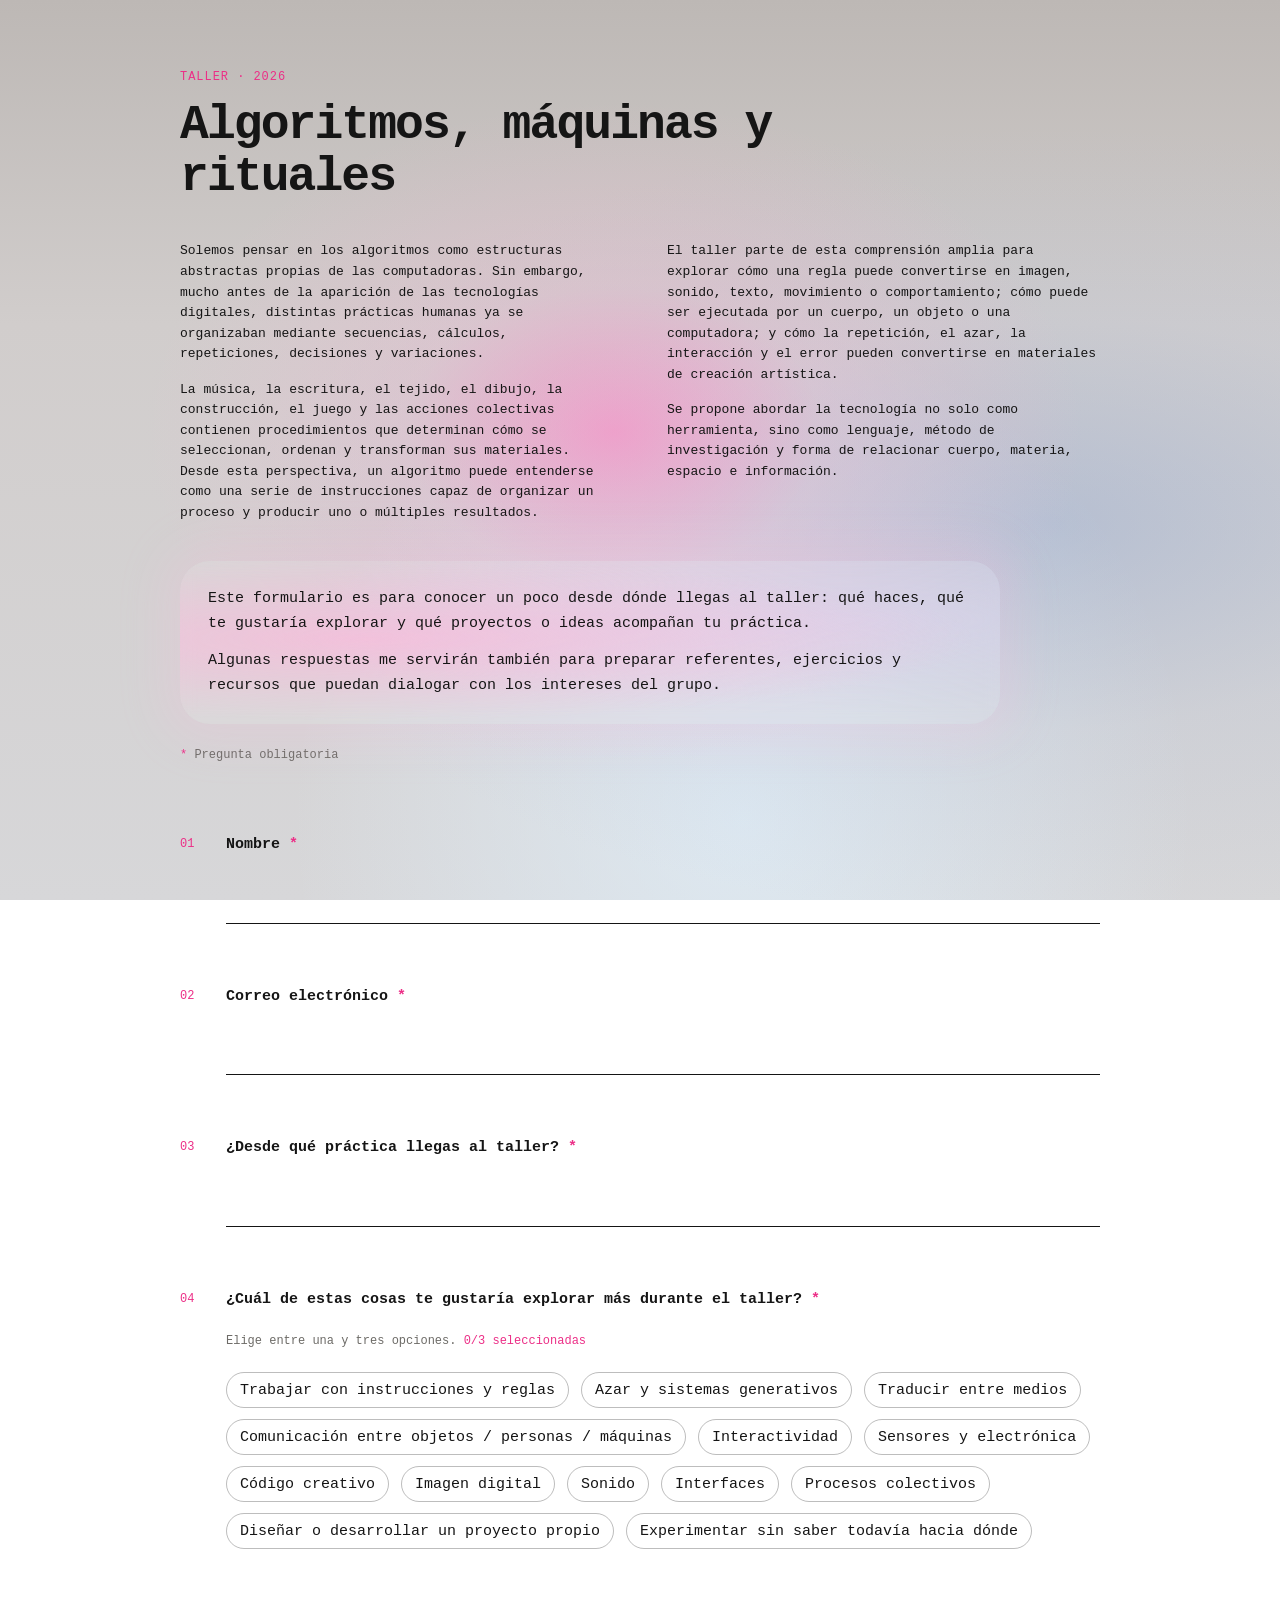
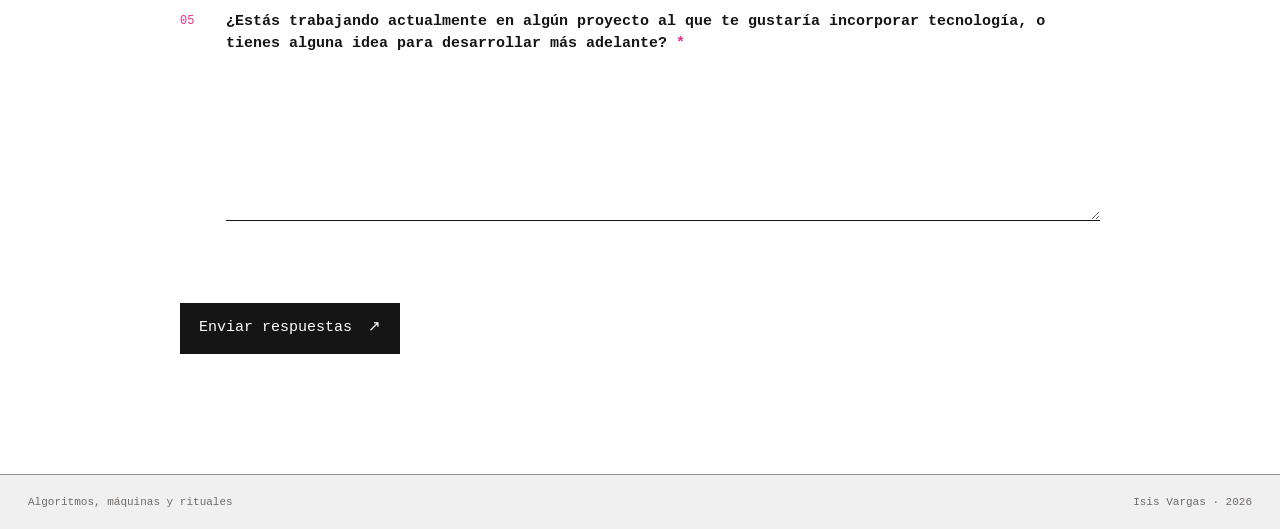
==== commit 274fafc3: "Eliminar preguntas sobre máquina y ritual" ====
--- a/formulario-taller-2026.html
+++ b/formulario-taller-2026.html
@@ -74,18 +74,6 @@
         <p class="field-error" aria-live="polite"></p>
       </section>
 
-      <section class="question" data-question="6">
-        <label for="maquina"><span class="question-number">06</span><span>Completa esta frase: “Para mí, una máquina es…” <b aria-label="obligatoria">*</b></span></label>
-        <textarea id="maquina" name="maquina" rows="4" required></textarea>
-        <p class="field-error" aria-live="polite"></p>
-      </section>
-
-      <section class="question" data-question="7">
-        <label for="ritual"><span class="question-number">07</span><span>Completa esta frase: “Para mí, un ritual es…” <b aria-label="obligatoria">*</b></span></label>
-        <textarea id="ritual" name="ritual" rows="4" required></textarea>
-        <p class="field-error" aria-live="polite"></p>
-      </section>
-
       <div class="form-submit-area">
         <p id="form-error-summary" class="form-error-summary" role="alert" hidden>Revisa las preguntas señaladas antes de enviar.</p>
         <button id="submit-button" type="submit">Enviar respuestas <span aria-hidden="true">↗</span></button>
@@ -96,6 +84,6 @@
   </main>
 
   <footer class="form-footer"><span>Algoritmos, máquinas y rituales</span><span>Isis Vargas · 2026</span></footer>
-  <script src="formulario-taller.js?v=20260903-1"></script>
+  <script src="formulario-taller.js?v=20260903-2"></script>
 </body>
 </html>
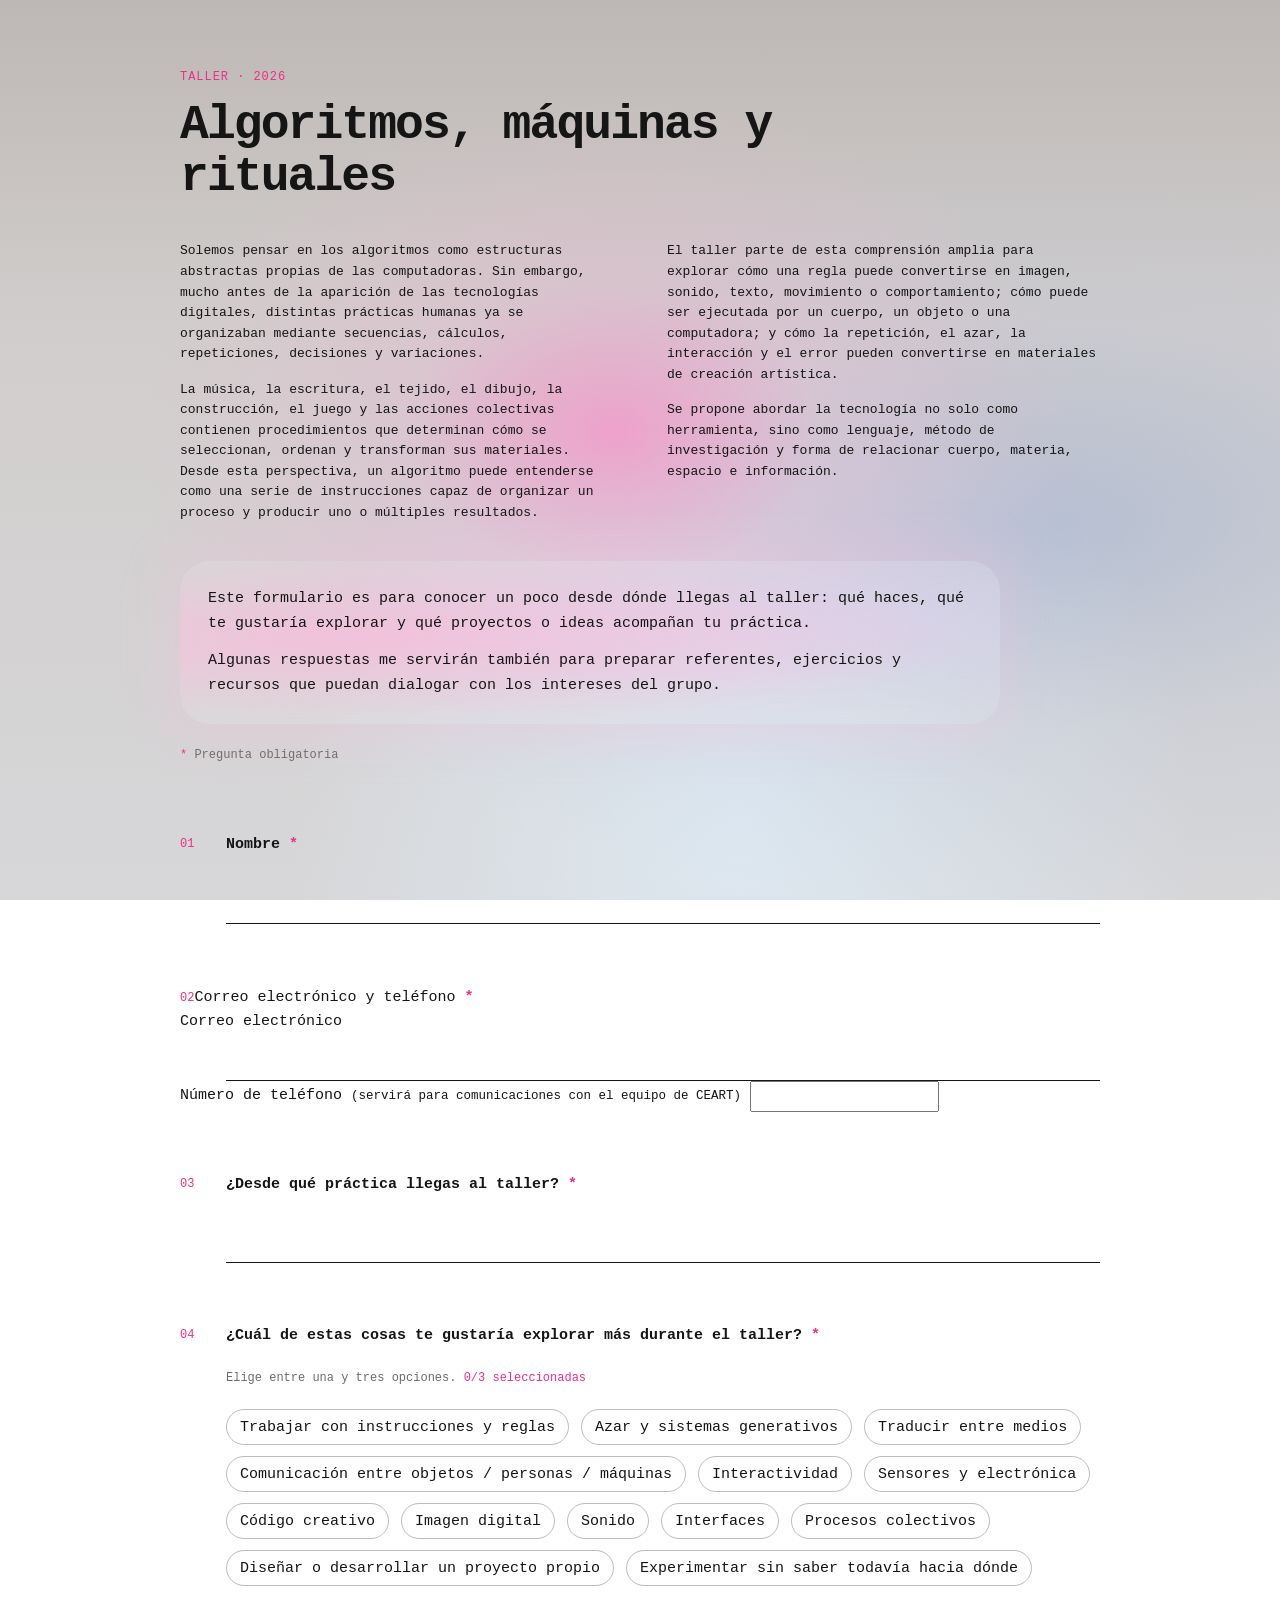
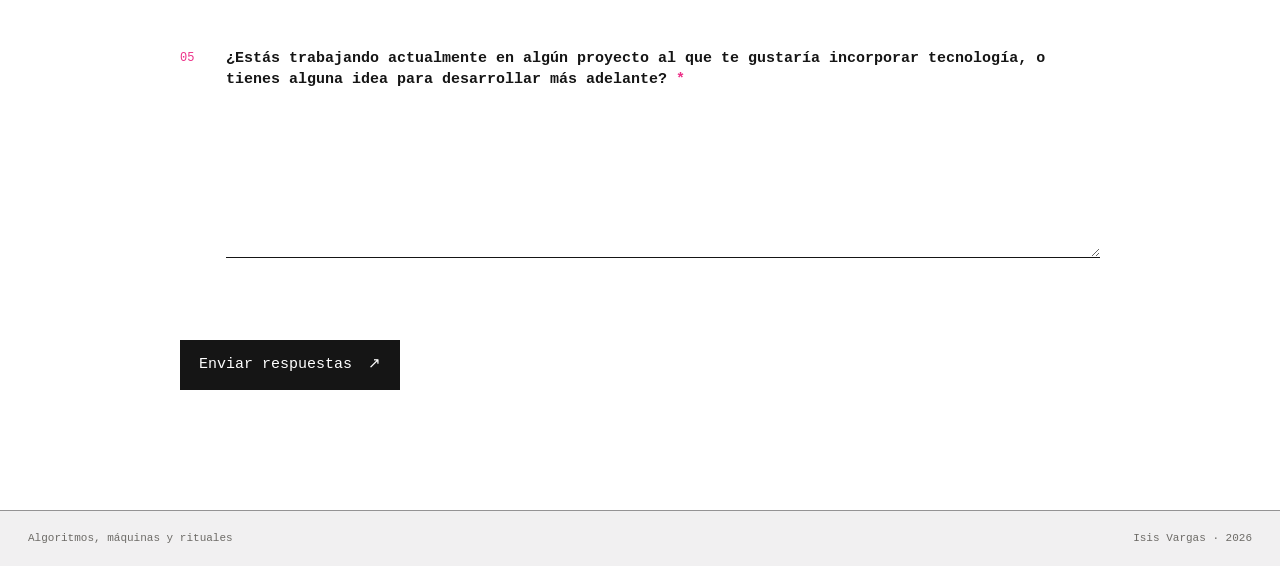
==== commit e4d99c43: "Agregar teléfono al bloque de contacto" ====
--- a/formulario-taller-2026.html
+++ b/formulario-taller-2026.html
@@ -7,7 +7,7 @@
   <meta name="robots" content="noindex, nofollow, noarchive">
   <meta name="referrer" content="no-referrer">
   <link rel="icon" href="favicon.ico?v=4" sizes="any">
-  <link rel="stylesheet" href="formulario-taller.css?v=20260903-1">
+  <link rel="stylesheet" href="formulario-taller.css?v=20260904-1">
 </head>
 <body>
   <canvas id="fluid-background" aria-hidden="true"></canvas>
@@ -35,9 +35,18 @@
         <p class="field-error" aria-live="polite"></p>
       </section>
 
-      <section class="question" data-question="2">
-        <label for="correo"><span class="question-number">02</span><span>Correo electrónico <b aria-label="obligatoria">*</b></span></label>
-        <input id="correo" name="correo" type="email" autocomplete="email" inputmode="email" required>
+      <section class="question contact-question" data-question="2">
+        <div class="question-heading"><span class="question-number">02</span><span>Correo electrónico y teléfono <b aria-label="obligatoria">*</b></span></div>
+        <div class="contact-fields">
+          <label class="contact-field" for="correo">
+            <span>Correo electrónico</span>
+            <input id="correo" name="correo" type="email" autocomplete="email" inputmode="email" required>
+          </label>
+          <label class="contact-field" for="telefono">
+            <span>Número de teléfono <small>(servirá para comunicaciones con el equipo de CEART)</small></span>
+            <input id="telefono" name="telefono" type="tel" autocomplete="tel" inputmode="tel" required>
+          </label>
+        </div>
         <p class="field-error" aria-live="polite"></p>
       </section>
 
@@ -84,6 +93,6 @@
   </main>
 
   <footer class="form-footer"><span>Algoritmos, máquinas y rituales</span><span>Isis Vargas · 2026</span></footer>
-  <script src="formulario-taller.js?v=20260903-2"></script>
+  <script src="formulario-taller.js?v=20260904-1"></script>
 </body>
 </html>
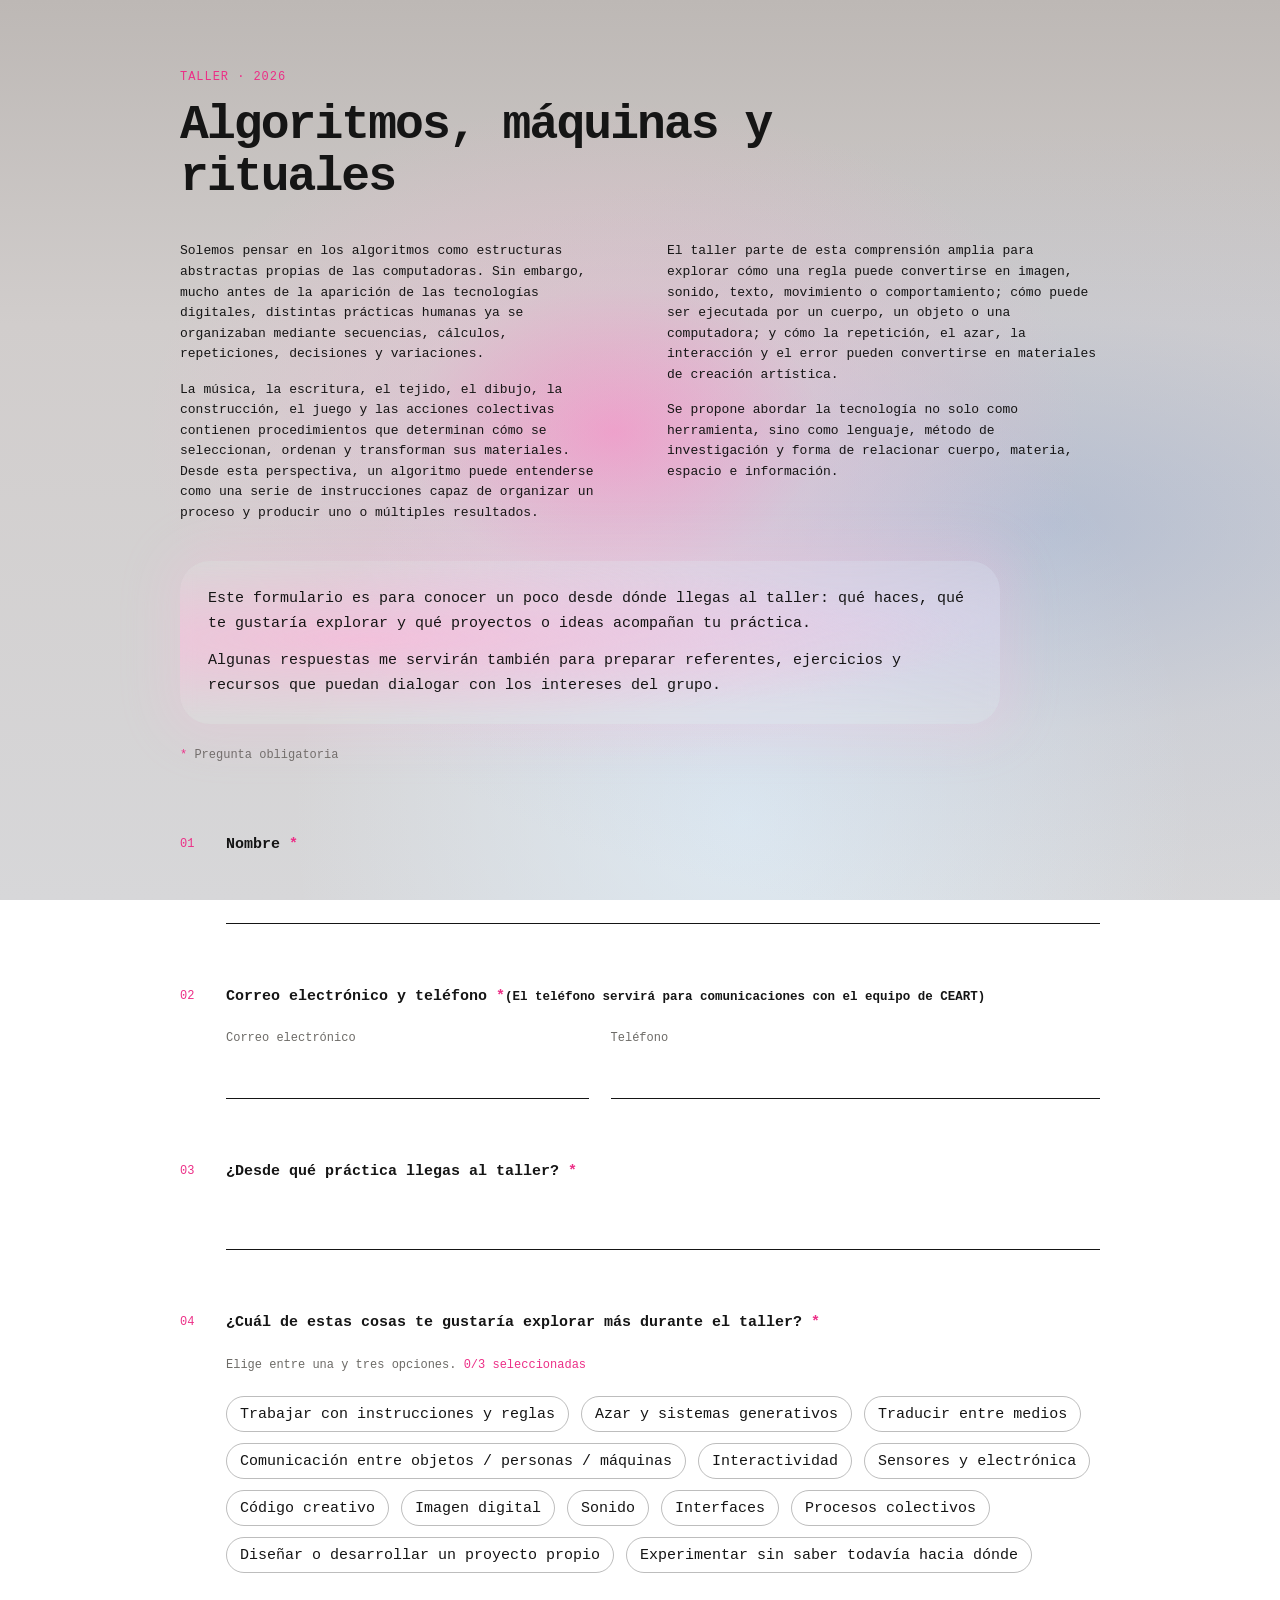
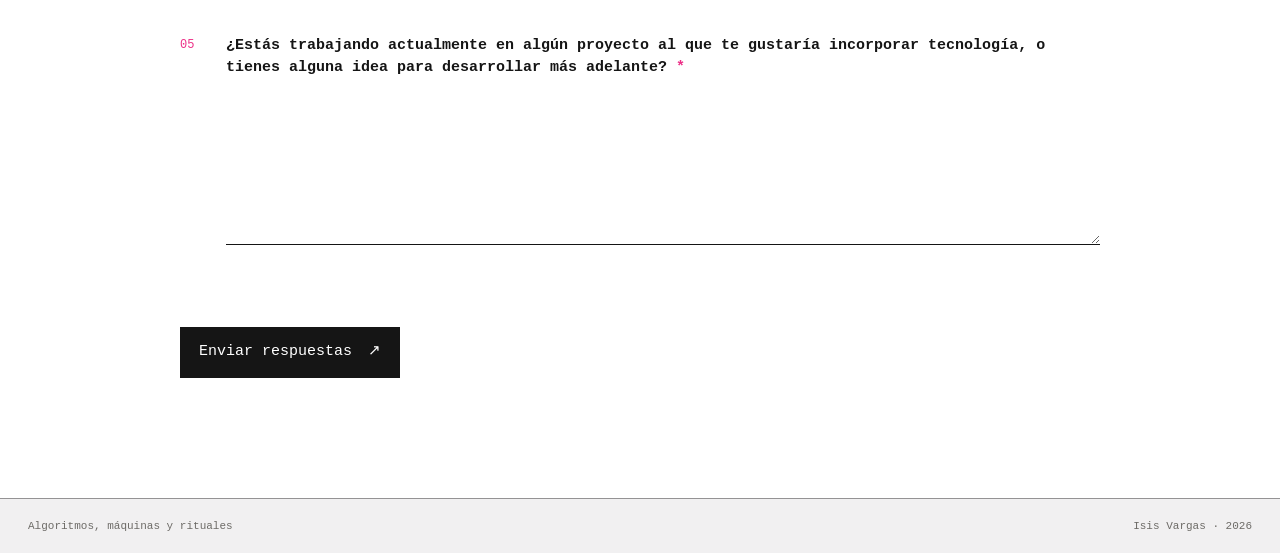
==== commit f5b58f8c: "Equilibrar bloque de correo y teléfono" ====
--- a/formulario-taller-2026.html
+++ b/formulario-taller-2026.html
@@ -7,7 +7,7 @@
   <meta name="robots" content="noindex, nofollow, noarchive">
   <meta name="referrer" content="no-referrer">
   <link rel="icon" href="favicon.ico?v=4" sizes="any">
-  <link rel="stylesheet" href="formulario-taller.css?v=20260904-1">
+  <link rel="stylesheet" href="formulario-taller.css?v=20260904-2">
 </head>
 <body>
   <canvas id="fluid-background" aria-hidden="true"></canvas>
@@ -36,14 +36,14 @@
       </section>
 
       <section class="question contact-question" data-question="2">
-        <div class="question-heading"><span class="question-number">02</span><span>Correo electrónico y teléfono <b aria-label="obligatoria">*</b></span></div>
+        <div class="question-heading"><span class="question-number">02</span><span>Correo electrónico y teléfono <b aria-label="obligatoria">*</b><small class="contact-note">(El teléfono servirá para comunicaciones con el equipo de CEART)</small></span></div>
         <div class="contact-fields">
           <label class="contact-field" for="correo">
             <span>Correo electrónico</span>
             <input id="correo" name="correo" type="email" autocomplete="email" inputmode="email" required>
           </label>
           <label class="contact-field" for="telefono">
-            <span>Número de teléfono <small>(servirá para comunicaciones con el equipo de CEART)</small></span>
+            <span>Teléfono</span>
             <input id="telefono" name="telefono" type="tel" autocomplete="tel" inputmode="tel" required>
           </label>
         </div>
--- a/formulario-taller.css
+++ b/formulario-taller.css
@@ -100,6 +100,7 @@
 .question.has-error { border: 0; }
 
 .question > label,
+.question-heading,
 .question legend {
   width: 100%;
   display: grid;
@@ -120,7 +121,7 @@
 .question-help { margin: -10px 0 20px 46px; color: var(--muted); font-size: 12px; }
 #explorar-count { color: var(--pink); }
 
-input[type="text"], input[type="email"], textarea {
+input[type="text"], input[type="email"], input[type="tel"], textarea {
   width: calc(100% - 46px);
   margin-left: 46px;
   padding: 10px 2px;
@@ -134,7 +135,18 @@
 
 textarea { min-height: 92px; resize: vertical; }
 textarea::placeholder, input::placeholder { color: #85827d; opacity: 1; }
-input[type="text"]:focus, input[type="email"]:focus, textarea:focus { border-bottom-color: var(--pink); box-shadow: 0 1px 0 var(--pink); }
+input[type="text"]:focus, input[type="email"]:focus, input[type="tel"]:focus, textarea:focus { border-bottom-color: var(--pink); box-shadow: 0 1px 0 var(--pink); }
+
+.contact-fields {
+  display: grid;
+  grid-template-columns: minmax(0, 1fr) minmax(0, 1.35fr);
+  gap: 22px;
+  margin-left: 46px;
+}
+
+.contact-field { min-width: 0; color: var(--muted); font-size: 12px; font-weight: 400; }
+.contact-field small { font-size: inherit; font-weight: inherit; }
+.contact-field input { width: 100%; margin: 4px 0 0; color: var(--ink); font-size: 15px; }
 
 .options-grid {
   display: flex;
@@ -231,11 +243,17 @@
   .form-intro-copy { columns: 1; }
   .form-purpose { padding: 22px 20px; border-radius: 24px; }
   .question { padding: 10px 4px 18px; }
-  .question > label, .question legend { grid-template-columns: 24px minmax(0, 1fr); gap: 10px; }
-  .question-help, .options-grid, .options-list, input[type="text"], input[type="email"], textarea, .field-error { margin-left: 34px; }
-  input[type="text"], input[type="email"], textarea { width: calc(100% - 34px); }
+  .question > label, .question-heading, .question legend { grid-template-columns: 24px minmax(0, 1fr); gap: 10px; }
+  .question-help, .options-grid, .options-list, input[type="text"], input[type="email"], input[type="tel"], textarea, .field-error { margin-left: 34px; }
+  input[type="text"], input[type="email"], input[type="tel"], textarea { width: calc(100% - 34px); }
+  .contact-fields { margin-left: 34px; }
+  .contact-field input { width: 100%; margin-left: 0; }
   .option-other { width: 100%; flex-wrap: wrap; }
   .form-footer { flex-direction: column; padding: 18px; }
+}
+
+@media (max-width: 520px) {
+  .contact-fields { grid-template-columns: 1fr; }
 }
 
 @media (prefers-reduced-motion: reduce) {
